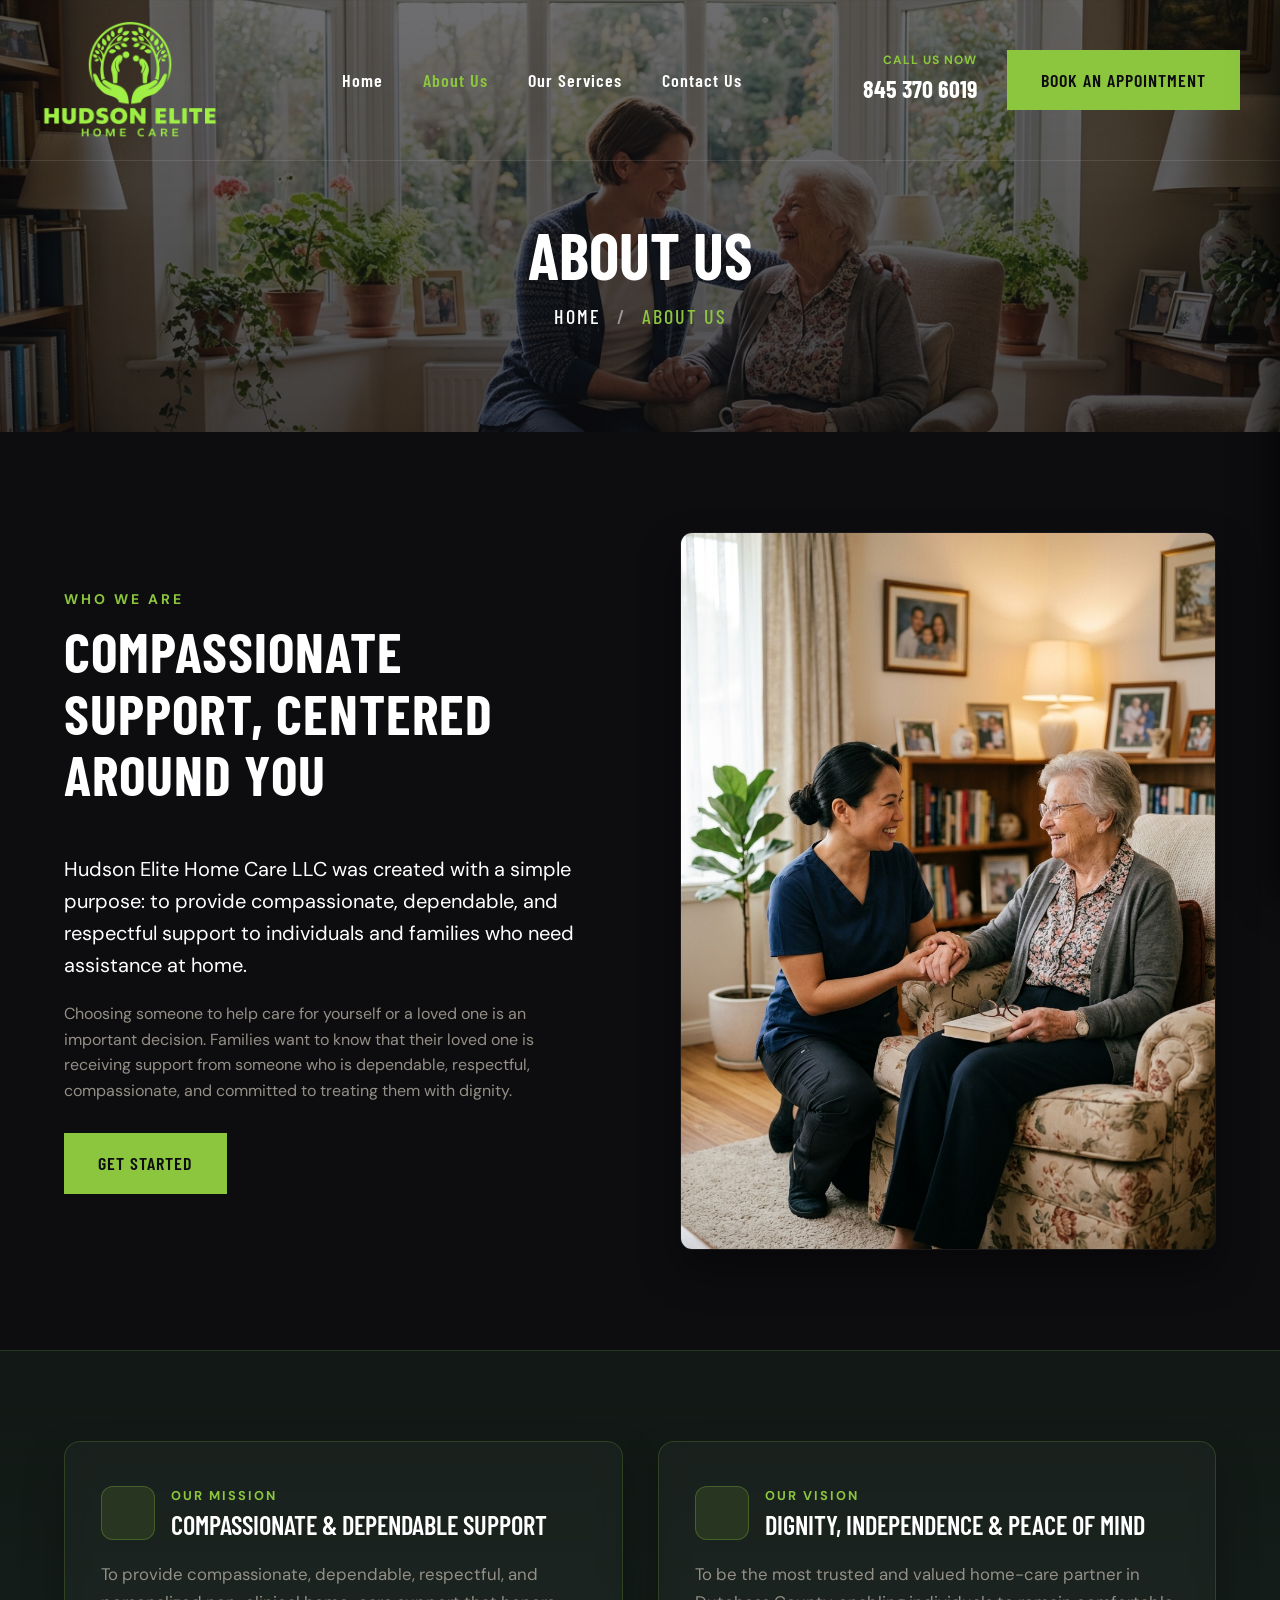
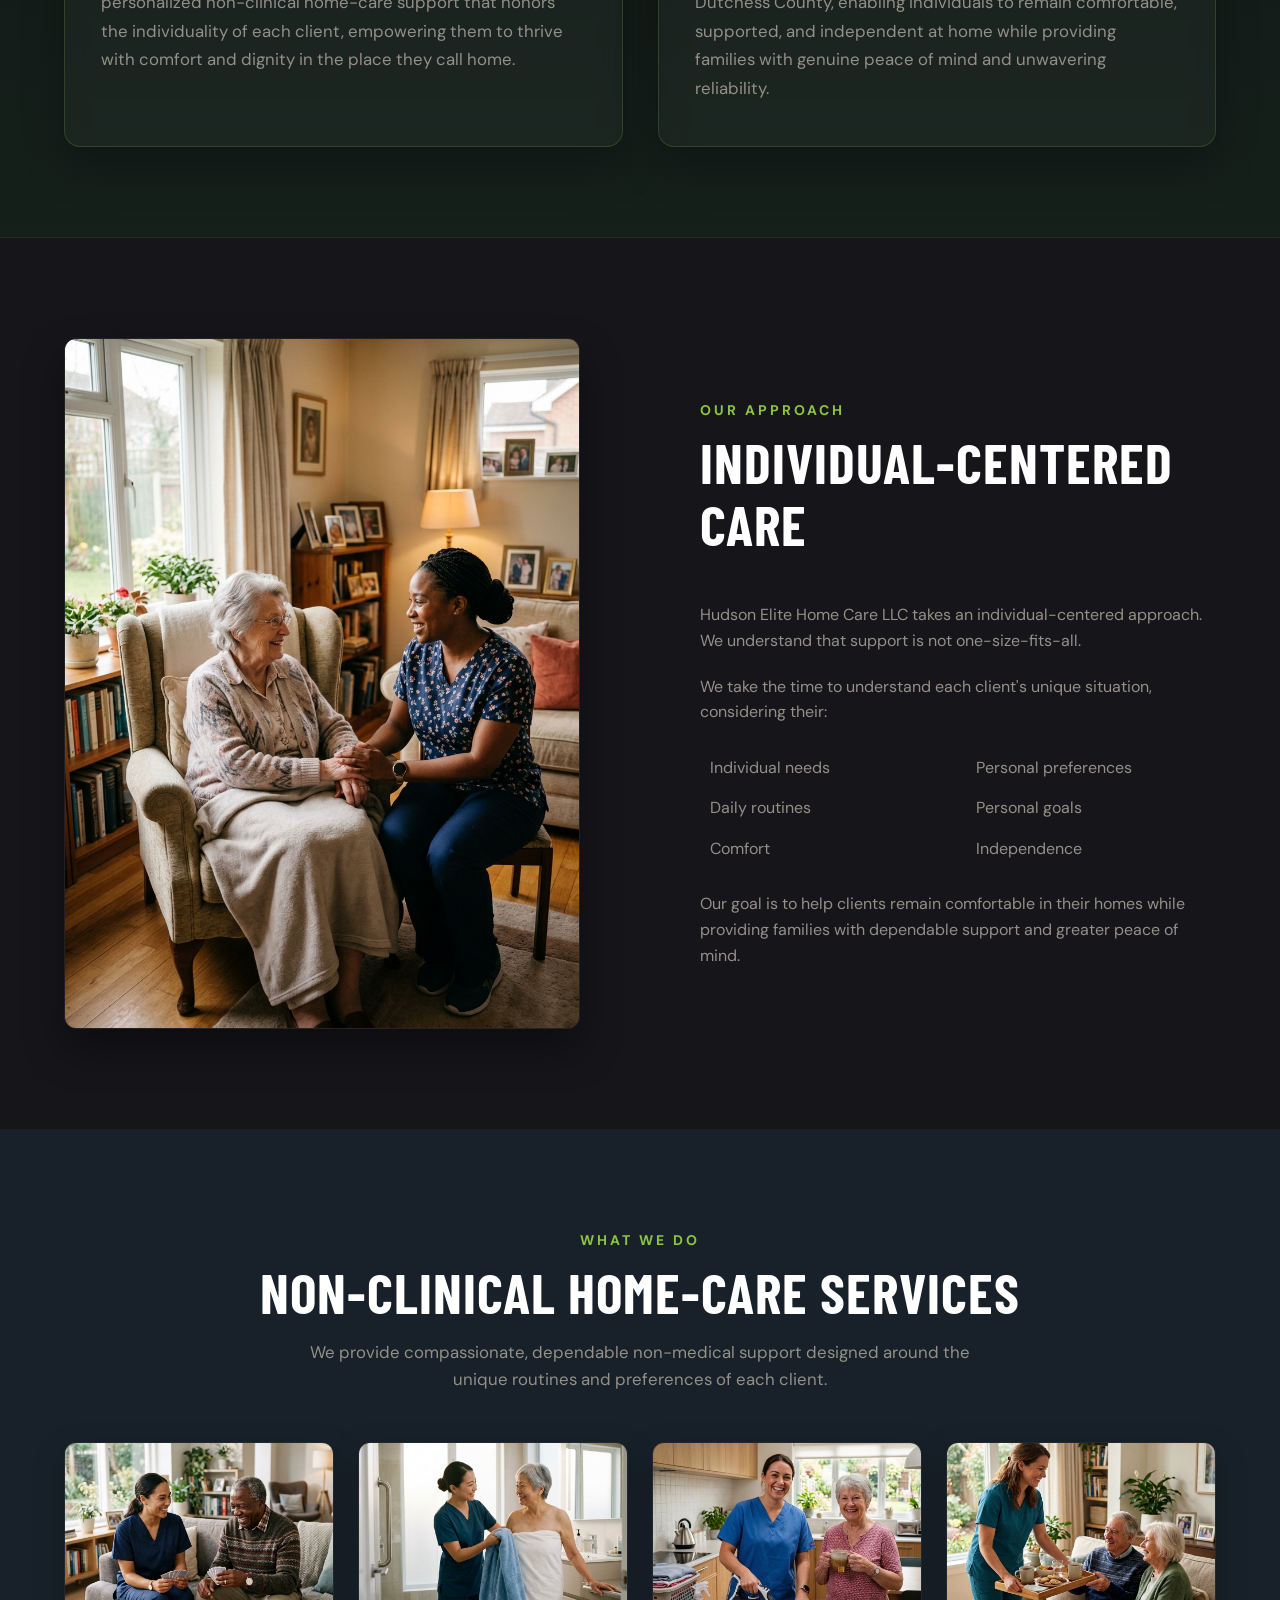
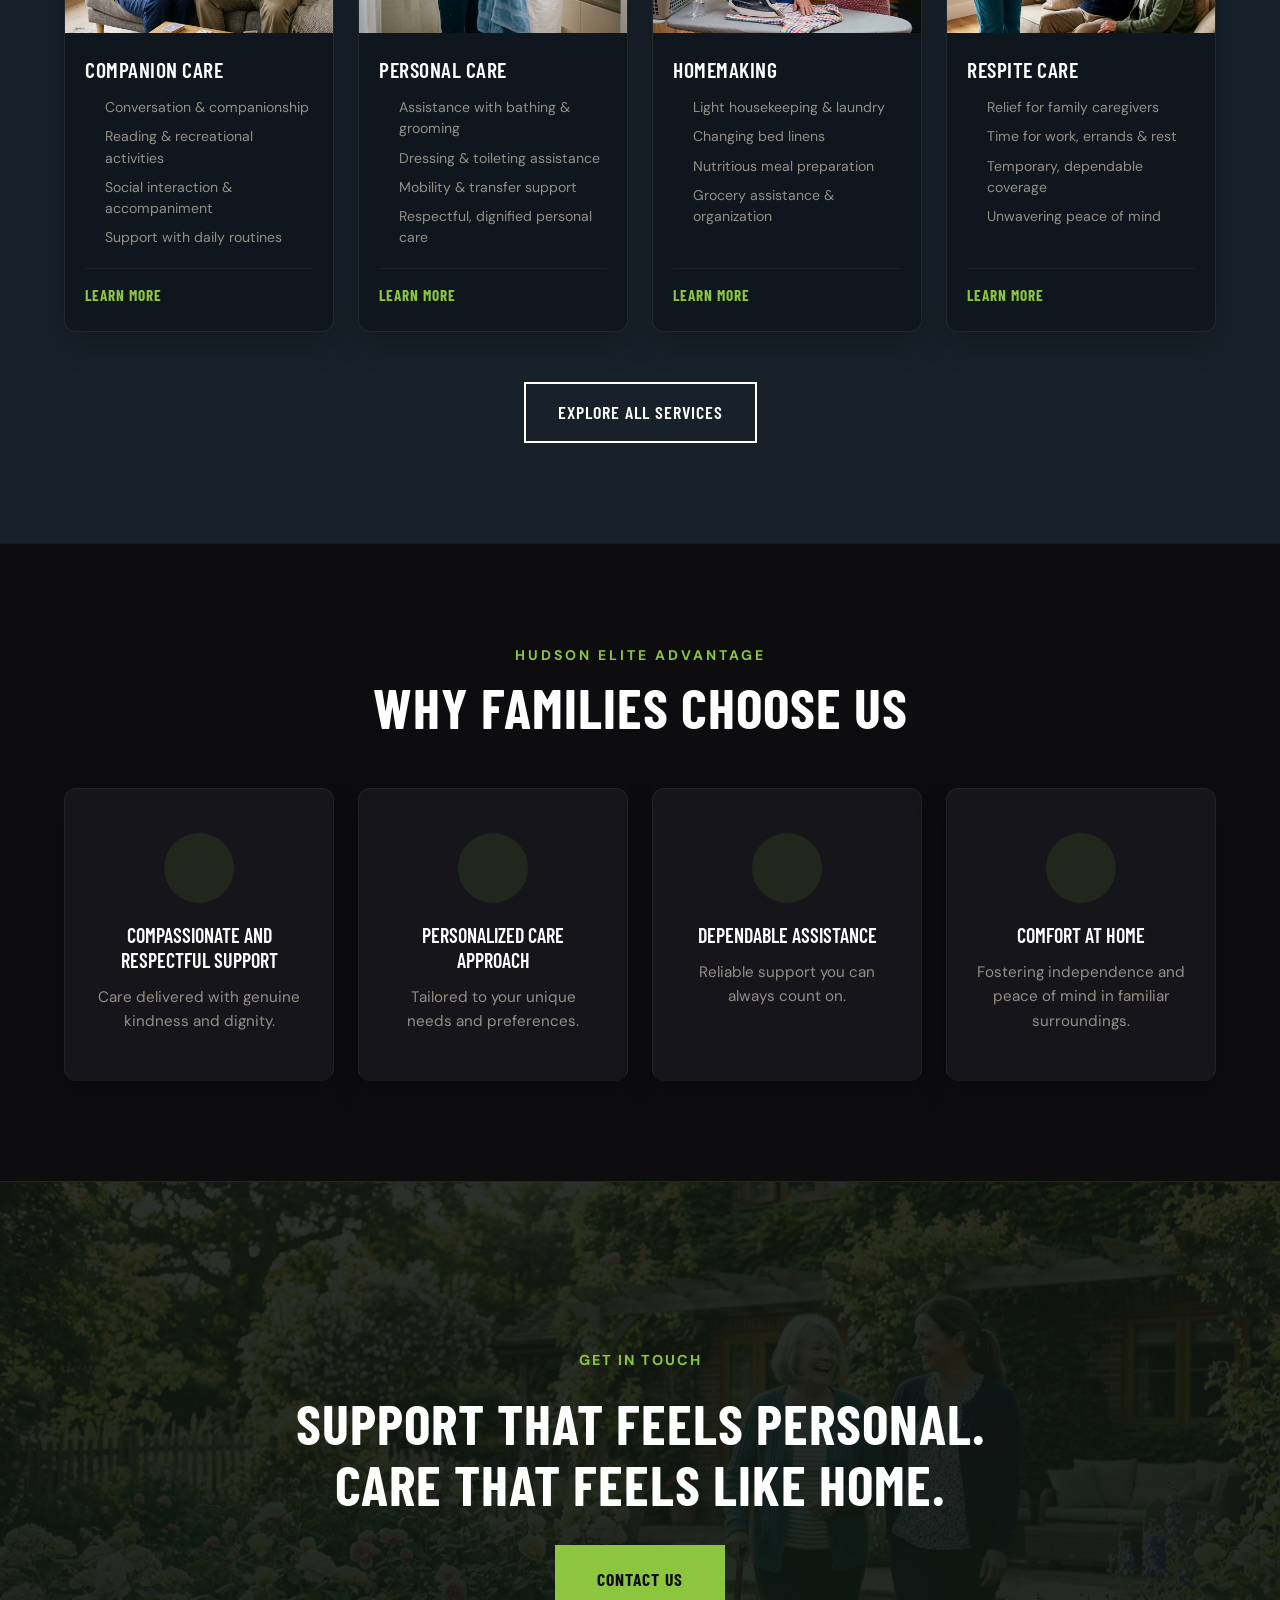
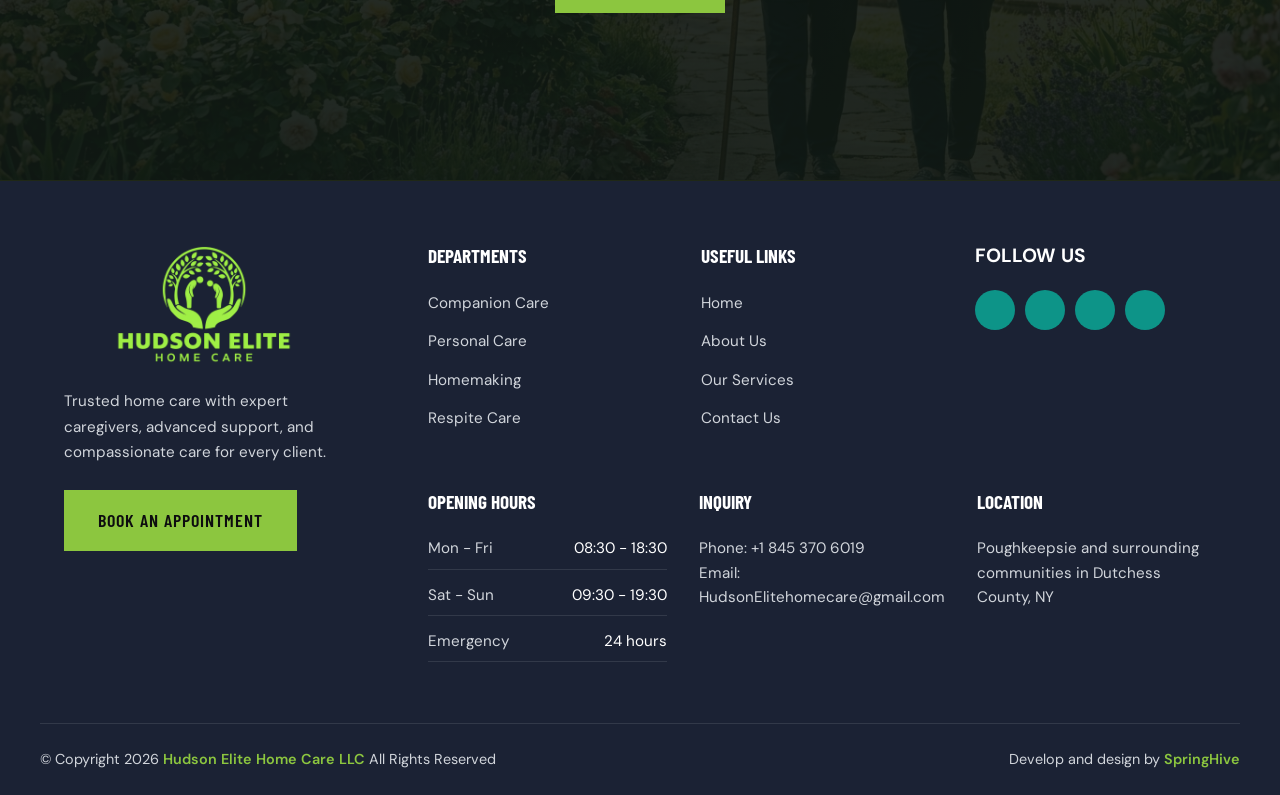
==== about.html @ f90129f2 "Complete website redesign, responsive header, single service pages, linking audit, background image " ====
<!DOCTYPE html>
<html lang="en" class="dark-theme">

<head>
    <meta charset="UTF-8">
    <meta name="viewport" content="width=device-width, initial-scale=1.0">
    <title>Hudson Elite Home Care LLC</title>
    <link rel="preconnect" href="https://fonts.googleapis.com">
    <link rel="preconnect" href="https://fonts.gstatic.com" crossorigin>
    <!-- Using Barlow Condensed for headings and DM Sans for body like DetailX -->
    <link
        href="https://fonts.googleapis.com/css2?family=Barlow+Condensed:wght@500;600;700&family=DM+Sans:wght@400;500;700&display=swap"
        rel="stylesheet">
    <link rel='stylesheet' href='https://cdn-uicons.flaticon.com/uicons-regular-rounded/css/uicons-regular-rounded.css'>
    <link rel='stylesheet' href='https://cdn-uicons.flaticon.com/uicons-brands/css/uicons-brands.css'>
    <link rel="stylesheet" href="styles.css">
</head>

<body>

    <!-- 1. HEADER (Dark Theme) -->
    <header class="site-header">
        <div class="header-inner">
            <div class="logo">
                <a href="index.html"><img src="images/EntireLogo.png" alt="Hudson Elite Home Care Logo" class="site-logo"></a>
            </div>

            <nav class="main-nav">
                <ul>
                    <li><a href="index.html">Home</a></li>
                    <li><a href="about.html" class="active-nav">About Us</a></li>
                    <li><a href="services.html">Our Services</a></li>
                    <li><a href="contact.html">Contact Us</a></li>
                </ul>
            </nav>

            <div class="header-action">
                <div class="phone-block">
                    <span class="phone-label">CALL US NOW</span>
                    <a href="tel:+18453706019" class="phone-number">845 370 6019</a>
                </div>
                <a href="contact.html" class="btn btn-accent">Book An Appointment</a>
                <button class="mobile-nav-toggle" id="mobileMenuToggle" aria-label="Toggle Navigation">
                    <i class="fi fi-rr-menu-burger"></i>
                </button>
            </div>
        </div>
    </header>

    <!-- MOBILE NAVIGATION OVERLAY -->
    <div class="mobile-menu-overlay" id="mobileMenu">
        <div class="mobile-menu-header">
            <a href="index.html"><img src="images/EntireLogo.png" alt="Hudson Elite Home Care Logo" class="mobile-menu-logo"></a>
            <button class="mobile-menu-close" id="mobileMenuClose" aria-label="Close Menu">
                <i class="fi fi-rr-cross"></i>
            </button>
        </div>
        <nav class="mobile-nav-links">
            <ul>
                <li><a href="index.html" class="mobile-link">Home</a></li>
                <li><a href="about.html" class="mobile-link active-nav">About Us</a></li>
                <li><a href="services.html" class="mobile-link">Our Services</a></li>
                <li><a href="contact.html" class="mobile-link">Contact Us</a></li>
            </ul>
        </nav>
        <div class="mobile-menu-footer">
            <a href="tel:+18453706019" class="btn btn-outline btn-full mb-10"><i class="fi fi-rr-phone-call"></i> Call 845 370 6019</a>
            <a href="contact.html" class="btn btn-accent btn-full">Book An Appointment</a>
        </div>
    </div>

    <!-- 01 — PAGE HERO -->
    <section class="page-hero" style="background-image: linear-gradient(rgba(13, 12, 15, 0.6), rgba(13, 12, 15, 0.72)), url('images/about-hero-new.jpg'); background-size: cover; background-position: center 25%; border-bottom: none;">
        <div class="container">
            <h1 style="color: #ffffff; font-size: 4rem; margin-bottom: 10px;">About Us</h1>
            <p class="subtitle" style="color: var(--color-accent); font-weight: 500; font-family: var(--font-heading); text-transform: uppercase; letter-spacing: 2px;">
                <a href="index.html" style="color: #ffffff; text-decoration: none; transition: color 0.3s;">Home</a> <span style="margin: 0 10px; color: rgba(255,255,255,0.5);">/</span> About Us
            </p>
        </div>
    </section>

    <!-- 02 — WHO WE ARE -->
    <section class="who-we-are-section" style="padding: 100px 0; background-color: var(--bg-main);">
        <div class="container about-container">
            <div class="about-content">
                <div class="section-heading">
                    <span class="subheading text-accent">WHO WE ARE</span>
                    <h2>COMPASSIONATE SUPPORT, CENTERED AROUND YOU</h2>
                </div>
                <p class="lead-text" style="margin-bottom: 20px;">Hudson Elite Home Care LLC was created with a simple purpose: to provide compassionate, dependable, and respectful support to individuals and families who need assistance at home.</p>
                <p style="margin-bottom: 20px;">Choosing someone to help care for yourself or a loved one is an important decision. Families want to know that their loved one is receiving support from someone who is dependable, respectful, compassionate, and committed to treating them with dignity.</p>
                <a href="contact.html" class="btn btn-accent" style="margin-top: 10px;">Get Started</a>
            </div>
            <div class="about-images" style="min-height: auto; width: 100%;">
                <div style="border-radius: 12px; overflow: hidden; border: 1px solid rgba(255,255,255,0.05); box-shadow: 0 20px 40px rgba(0,0,0,0.4); width: 100%;">
                    <img src="images/about-who-we-are.jpg" alt="Asian American caregiver with older client smiling" style="width: 100%; height: auto; display: block; object-fit: cover;">
                </div>
            </div>
        </div>
    </section>

    <!-- MISSION & VISION SECTION -->
    <section class="mission-vision-section" style="padding: 90px 0; background: linear-gradient(180deg, #111815 0%, #15201B 100%); border-top: 1px solid rgba(140, 198, 63, 0.15); border-bottom: 1px solid rgba(140, 198, 63, 0.15); position: relative;">
        <div class="container">
            <div style="display: grid; grid-template-columns: repeat(auto-fit, minmax(320px, 1fr)); gap: 35px;">
                
                <!-- Our Mission Block -->
                <div style="background: rgba(255, 255, 255, 0.03); border: 1px solid rgba(140, 198, 63, 0.2); border-radius: 16px; padding: 44px 36px; position: relative; backdrop-filter: blur(10px); box-shadow: 0 20px 40px rgba(0, 0, 0, 0.25);">
                    <div style="display: flex; align-items: center; gap: 16px; margin-bottom: 20px;">
                        <div style="width: 54px; height: 54px; border-radius: 12px; background: rgba(140, 198, 63, 0.12); border: 1px solid rgba(140, 198, 63, 0.3); display: flex; align-items: center; justify-content: center; flex-shrink: 0;">
                            <i class="fi fi-rr-heart text-accent" style="font-size: 1.6rem; line-height: 1;"></i>
                        </div>
                        <div>
                            <span class="subheading text-accent" style="margin-bottom: 4px; font-size: 0.8rem; letter-spacing: 2px;">OUR MISSION</span>
                            <h3 style="font-size: 1.65rem; margin-bottom: 0; color: #ffffff;">Compassionate & Dependable Support</h3>
                        </div>
                    </div>
                    <p style="color: var(--text-muted); font-size: 1.05rem; line-height: 1.7; margin: 0;">
                        To provide compassionate, dependable, respectful, and personalized non-clinical home-care support that honors the individuality of each client, empowering them to thrive with comfort and dignity in the place they call home.
                    </p>
                </div>

                <!-- Our Vision Block -->
                <div style="background: rgba(255, 255, 255, 0.03); border: 1px solid rgba(140, 198, 63, 0.2); border-radius: 16px; padding: 44px 36px; position: relative; backdrop-filter: blur(10px); box-shadow: 0 20px 40px rgba(0, 0, 0, 0.25);">
                    <div style="display: flex; align-items: center; gap: 16px; margin-bottom: 20px;">
                        <div style="width: 54px; height: 54px; border-radius: 12px; background: rgba(140, 198, 63, 0.12); border: 1px solid rgba(140, 198, 63, 0.3); display: flex; align-items: center; justify-content: center; flex-shrink: 0;">
                            <i class="fi fi-rr-eye text-accent" style="font-size: 1.6rem; line-height: 1;"></i>
                        </div>
                        <div>
                            <span class="subheading text-accent" style="margin-bottom: 4px; font-size: 0.8rem; letter-spacing: 2px;">OUR VISION</span>
                            <h3 style="font-size: 1.65rem; margin-bottom: 0; color: #ffffff;">Dignity, Independence & Peace of Mind</h3>
                        </div>
                    </div>
                    <p style="color: var(--text-muted); font-size: 1.05rem; line-height: 1.7; margin: 0;">
                        To be the most trusted and valued home-care partner in Dutchess County, enabling individuals to remain comfortable, supported, and independent at home while providing families with genuine peace of mind and unwavering reliability.
                    </p>
                </div>

            </div>
        </div>
    </section>

    <!-- 03 — OUR APPROACH -->
    <section class="our-approach-section" style="padding: 100px 0; background-color: var(--bg-secondary);">
        <div class="container about-container" style="flex-direction: row-reverse;">
            <div class="about-content" style="padding-left: 40px;">
                <div class="section-heading">
                    <span class="subheading text-accent">OUR APPROACH</span>
                    <h2>INDIVIDUAL-CENTERED CARE</h2>
                </div>
                <p style="margin-bottom: 20px;">Hudson Elite Home Care LLC takes an individual-centered approach. We understand that support is not one-size-fits-all.</p>
                <p style="margin-bottom: 30px;">We take the time to understand each client's unique situation, considering their:</p>
                
                <ul style="list-style: none; padding: 0; margin-bottom: 30px; display: grid; grid-template-columns: 1fr 1fr; gap: 15px;">
                    <li style="display: flex; align-items: center; gap: 10px;"><i class="fi fi-rr-check-circle text-accent"></i> Individual needs</li>
                    <li style="display: flex; align-items: center; gap: 10px;"><i class="fi fi-rr-check-circle text-accent"></i> Personal preferences</li>
                    <li style="display: flex; align-items: center; gap: 10px;"><i class="fi fi-rr-check-circle text-accent"></i> Daily routines</li>
                    <li style="display: flex; align-items: center; gap: 10px;"><i class="fi fi-rr-check-circle text-accent"></i> Personal goals</li>
                    <li style="display: flex; align-items: center; gap: 10px;"><i class="fi fi-rr-check-circle text-accent"></i> Comfort</li>
                    <li style="display: flex; align-items: center; gap: 10px;"><i class="fi fi-rr-check-circle text-accent"></i> Independence</li>
                </ul>
                <p>Our goal is to help clients remain comfortable in their homes while providing families with dependable support and greater peace of mind.</p>
            </div>
            <div class="about-images" style="min-height: auto; width: 100%;">
                <div style="border-radius: 12px; overflow: hidden; border: 1px solid rgba(255,255,255,0.05); box-shadow: 0 20px 40px rgba(0,0,0,0.4); width: 100%;">
                    <img src="images/about-our-approach.jpg" alt="African American caregiver assisting a client in a warm home" style="width: 100%; height: auto; display: block; object-fit: cover;">
                </div>
            </div>
        </div>
    </section>



    <!-- 05 — WHAT WE DO -->
    <section class="what-we-do-section" style="padding: 100px 0; background-color: #18212a;">
        <div class="container">
            <div class="section-heading text-center" style="margin-bottom: 50px;">
                <span class="subheading text-accent">WHAT WE DO</span>
                <h2>NON-CLINICAL HOME-CARE SERVICES</h2>
                <p style="max-width: 700px; margin: 15px auto 0; color: var(--text-muted); font-size: 1.05rem;">We provide compassionate, dependable non-medical support designed around the unique routines and preferences of each client.</p>
            </div>
            
            <div class="services-row-grid">
                <!-- Companion Care -->
                <div class="service-card-modern">
                    <a href="companion-care.html" class="service-card-img-wrap" style="display: block;">
                        <img src="images/companion-care-cards.jpg" alt="Companion Care">
                    </a>
                    <div class="service-card-body">
                        <div>
                            <h4 class="service-card-title"><a href="companion-care.html" style="color: inherit; text-decoration: none;">COMPANION CARE</a></h4>
                            <ul class="service-card-list">
                                <li><i class="fi fi-rr-check"></i> Conversation & companionship</li>
                                <li><i class="fi fi-rr-check"></i> Reading & recreational activities</li>
                                <li><i class="fi fi-rr-check"></i> Social interaction & accompaniment</li>
                                <li><i class="fi fi-rr-check"></i> Support with daily routines</li>
                            </ul>
                        </div>
                        <a href="companion-care.html" class="service-card-link">Learn More <i class="fi fi-rr-arrow-right"></i></a>
                    </div>
                </div>
                
                <!-- Personal Care -->
                <div class="service-card-modern">
                    <a href="personal-care.html" class="service-card-img-wrap" style="display: block;">
                        <img src="images/personal-care-towel.jpg" alt="Personal Care Assistance">
                    </a>
                    <div class="service-card-body">
                        <div>
                            <h4 class="service-card-title"><a href="personal-care.html" style="color: inherit; text-decoration: none;">PERSONAL CARE</a></h4>
                            <ul class="service-card-list">
                                <li><i class="fi fi-rr-check"></i> Assistance with bathing & grooming</li>
                                <li><i class="fi fi-rr-check"></i> Dressing & toileting assistance</li>
                                <li><i class="fi fi-rr-check"></i> Mobility & transfer support</li>
                                <li><i class="fi fi-rr-check"></i> Respectful, dignified personal care</li>
                            </ul>
                        </div>
                        <a href="personal-care.html" class="service-card-link">Learn More <i class="fi fi-rr-arrow-right"></i></a>
                    </div>
                </div>

                <!-- Homemaking -->
                <div class="service-card-modern">
                    <a href="homemaking.html" class="service-card-img-wrap" style="display: block;">
                        <img src="images/homemaking-ironing.jpg" alt="Homemaking Services">
                    </a>
                    <div class="service-card-body">
                        <div>
                            <h4 class="service-card-title"><a href="homemaking.html" style="color: inherit; text-decoration: none;">HOMEMAKING</a></h4>
                            <ul class="service-card-list">
                                <li><i class="fi fi-rr-check"></i> Light housekeeping & laundry</li>
                                <li><i class="fi fi-rr-check"></i> Changing bed linens</li>
                                <li><i class="fi fi-rr-check"></i> Nutritious meal preparation</li>
                                <li><i class="fi fi-rr-check"></i> Grocery assistance & organization</li>
                            </ul>
                        </div>
                        <a href="homemaking.html" class="service-card-link">Learn More <i class="fi fi-rr-arrow-right"></i></a>
                    </div>
                </div>

                <!-- Respite Care -->
                <div class="service-card-modern">
                    <a href="respite-care.html" class="service-card-img-wrap" style="display: block;">
                        <img src="images/respite-care-serving.jpg" alt="Respite Care">
                    </a>
                    <div class="service-card-body">
                        <div>
                            <h4 class="service-card-title"><a href="respite-care.html" style="color: inherit; text-decoration: none;">RESPITE CARE</a></h4>
                            <ul class="service-card-list">
                                <li><i class="fi fi-rr-check"></i> Relief for family caregivers</li>
                                <li><i class="fi fi-rr-check"></i> Time for work, errands & rest</li>
                                <li><i class="fi fi-rr-check"></i> Temporary, dependable coverage</li>
                                <li><i class="fi fi-rr-check"></i> Unwavering peace of mind</li>
                            </ul>
                        </div>
                        <a href="respite-care.html" class="service-card-link">Learn More <i class="fi fi-rr-arrow-right"></i></a>
                    </div>
                </div>
            </div>
            
            <div style="text-align: center; margin-top: 50px;">
                <a href="services.html" class="btn btn-outline">Explore All Services</a>
            </div>
        </div>
    </section>

    <!-- 06 — WHY CHOOSE US -->
    <section class="why-choose-section" style="padding: 100px 0; background-color: var(--bg-main); border-top: 1px solid rgba(255,255,255,0.05);">
        <div class="container">
            <div class="section-heading text-center" style="margin-bottom: 50px;">
                <span class="subheading text-accent">HUDSON ELITE ADVANTAGE</span>
                <h2>WHY FAMILIES CHOOSE US</h2>
            </div>
            
            <div class="why-choose-grid-4">
                <div class="why-choose-card">
                    <div class="why-choose-icon">
                        <i class="fi fi-rr-heart"></i>
                    </div>
                    <h4>COMPASSIONATE AND RESPECTFUL SUPPORT</h4>
                    <p>Care delivered with genuine kindness and dignity.</p>
                </div>
                <div class="why-choose-card">
                    <div class="why-choose-icon">
                        <i class="fi fi-rr-user-add"></i>
                    </div>
                    <h4>PERSONALIZED CARE APPROACH</h4>
                    <p>Tailored to your unique needs and preferences.</p>
                </div>
                <div class="why-choose-card">
                    <div class="why-choose-icon">
                        <i class="fi fi-rr-shield-check"></i>
                    </div>
                    <h4>DEPENDABLE ASSISTANCE</h4>
                    <p>Reliable support you can always count on.</p>
                </div>
                <div class="why-choose-card">
                    <div class="why-choose-icon">
                        <i class="fi fi-rr-home"></i>
                    </div>
                    <h4>COMFORT AT HOME</h4>
                    <p>Fostering independence and peace of mind in familiar surroundings.</p>
                </div>
            </div>
        </div>
    </section>



    <!-- 08 — FINAL CALL TO ACTION -->
    <section class="split-cta-section" style="grid-template-columns: 1fr; border-top: 1px solid rgba(140, 198, 63, 0.15); border-bottom: 1px solid rgba(140, 198, 63, 0.15);">
        <div class="split-cta-block" style="background-image: linear-gradient(rgba(17, 24, 21, 0.8), rgba(21, 32, 27, 0.88)), url('images/about-cta-bg.jpg'); background-size: cover; background-position: center 35%; padding: 130px 20px; text-align: center; display: flex; flex-direction: column; align-items: center; justify-content: center;">
            <div class="split-cta-content" style="max-width: 800px;">
                <span class="subheading text-accent" style="font-weight: 700; letter-spacing: 2px; text-transform: uppercase;">GET IN TOUCH</span>
                <h2 style="font-size: 3.5rem; margin: 20px 0 30px; line-height: 1.1; color: #ffffff;">Support That Feels Personal.<br>Care That Feels Like Home.</h2>
                <a href="contact.html" class="btn btn-accent btn-large" style="padding: 18px 40px; font-size: 1.1rem; font-weight: 700;">Contact Us</a>
            </div>
        </div>
    </section>

    <!-- 7. FOOTER -->
    <footer class="site-footer-new">
        <div class="container footer-main-wrapper">
            <div class="footer-left-col">
                <div class="logo">
                    <a href="index.html"><img src="images/EntireLogo.png" alt="Hudson Elite Home Care Logo" class="site-logo"
                        style="width: 280px; max-width: 100%;"></a>
                </div>
                <p class="footer-desc">Trusted home care with expert caregivers, advanced support, and compassionate
                    care for every client.</p>
                <div style="margin-top: 20px;">
                    <a href="contact.html" class="btn btn-accent">Book An Appointment</a>
                </div>
            </div>

            <div class="footer-right-col">
                <!-- Row 1 -->
                <div class="footer-grid-top">
                    <div class="footer-widget">
                        <h4>Departments</h4>
                        <ul>
                            <li><a href="companion-care.html">Companion Care</a></li>
                            <li><a href="personal-care.html">Personal Care</a></li>
                            <li><a href="homemaking.html">Homemaking</a></li>
                            <li><a href="respite-care.html">Respite Care</a></li>
                        </ul>
                    </div>
                    <div class="footer-widget">
                        <h4>Useful Links</h4>
                        <ul>
                            <li><a href="index.html">Home</a></li>
                            <li><a href="about.html">About Us</a></li>
                            <li><a href="services.html">Our Services</a></li>
                            <li><a href="contact.html">Contact Us</a></li>
                        </ul>
                    </div>
                    <div class="footer-widget footer-social-section">
                        <h4>Follow us</h4>
                        <div class="footer-socials">
                            <a href="#"><i class="fi fi-brands-facebook"></i></a>
                            <a href="#"><i class="fi fi-brands-twitter"></i></a>
                            <a href="#"><i class="fi fi-brands-instagram"></i></a>
                            <a href="#"><i class="fi fi-brands-linkedin"></i></a>
                        </div>
                    </div>
                </div>

                <!-- Row 2 -->
                <div class="footer-grid-bottom">
                    <div class="footer-widget">
                        <h4>Opening Hours</h4>
                        <ul class="hours-list">
                            <li>Mon - Fri <span>08:30 - 18:30</span></li>
                            <li>Sat - Sun <span>09:30 - 19:30</span></li>
                            <li>Emergency <span>24 hours</span></li>
                        </ul>
                    </div>
                    <div class="footer-widget">
                        <h4>Inquiry</h4>
                        <p>Phone: <a href="tel:+18453706019" style="color: inherit;">+1 845 370 6019</a></p>
                        <p>Email: <a href="mailto:HudsonElitehomecare@gmail.com" style="color: inherit;">HudsonElitehomecare@gmail.com</a></p>
                    </div>
                    <div class="footer-widget">
                        <h4>Location</h4>
                        <p>Poughkeepsie and surrounding communities in Dutchess County, NY</p>
                    </div>
                </div>
            </div>
        </div>

        <div class="footer-bottom-bar container">
            <div class="copyright">
                &copy; Copyright 2026 <span class="text-accent">Hudson Elite Home Care LLC</span> All Rights Reserved
            </div>
            <div class="developer">
                Develop and design by <a href="https://springhive.co/" target="_blank"
                    class="text-accent">SpringHive</a>
            </div>
        </div>
    </footer>

    <script src="script.js"></script>
</body>

</html>
---- styles.css ----
/* 
  Hudson Elite Home Care LLC - Dark Theme
  Inspired by DetailX Car Detailing Theme
*/

:root {
    /* DetailX-inspired Dark Theme Colors */
    --bg-main: #0D0C0F;       /* Very Dark Grey/Black */
    --bg-secondary: #16151A;  /* Slightly lighter dark grey */
    --bg-tertiary: #232225;   /* Lighter grey for cards */
    
    --color-accent: #8CC63F;  /* Hudson Elite Green */
    --color-accent-hover: #7AB52E;
    
    --text-main: #FFFFFF;
    --text-muted: #949087;    /* Warm grey text from DetailX */
    --text-dark: #18171A;
    
    /* Typography */
    --font-heading: 'Barlow Condensed', sans-serif;
    --font-body: 'DM Sans', sans-serif;
    
    --transition: all 0.3s ease;
}

* { margin: 0; padding: 0; box-sizing: border-box; }

html {
    scroll-behavior: smooth;
}

body {
    background-color: var(--bg-main);
    color: var(--text-muted);
    font-family: var(--font-body);
    line-height: 1.6;
    overflow-x: hidden;
}

h1, h2, h3, h4, h5, h6 {
    font-family: var(--font-heading);
    color: var(--text-main);
    text-transform: uppercase;
    line-height: 1.1;
    margin-bottom: 1rem;
}

a {
    text-decoration: none;
    color: var(--text-main);
    transition: var(--transition);
}

img, video { max-width: 100%; height: auto; }
ul { list-style: none; }

.container {
    max-width: 1200px;
    margin: 0 auto;
    padding: 0 24px;
}

.text-center { text-align: center; }
.text-accent { color: var(--color-accent) !important; }

/* Typography Scale */
h2 { font-size: 3.5rem; font-weight: 700; letter-spacing: 1px; }
h3 { font-size: 2rem; font-weight: 600; }
h4 { font-size: 1.5rem; font-weight: 600; }

.subheading {
    display: block;
    font-family: var(--font-body);
    font-size: 0.875rem;
    font-weight: 700;
    letter-spacing: 3px;
    text-transform: uppercase;
    margin-bottom: 10px;
}

.section-heading {
    margin-bottom: 3rem;
}

/* Buttons */
.btn {
    display: inline-block;
    padding: 14px 32px;
    font-family: var(--font-heading);
    font-size: 1.125rem;
    font-weight: 600;
    letter-spacing: 1px;
    text-transform: uppercase;
    cursor: pointer;
    transition: var(--transition);
    border: 2px solid transparent;
}

.btn-accent {
    background-color: var(--color-accent);
    color: var(--bg-main);
}
.btn-accent:hover {
    background-color: var(--color-accent-hover);
    color: var(--bg-main);
}

.btn-outline {
    background-color: transparent;
    border-color: var(--text-main);
    color: var(--text-main);
}
.btn-outline:hover {
    background-color: var(--text-main);
    color: var(--bg-main);
}

.btn-large { padding: 18px 40px; font-size: 1.25rem; }
.btn-full { width: 100%; text-align: center; }


/* 1. HEADER */
.site-header {
    position: absolute;
    top: 0; left: 0; width: 100%;
    z-index: 100;
    padding: 20px 0;
    background: transparent;
    border-bottom: 1px solid rgba(255,255,255,0.1);
}

.header-inner {
    max-width: 1400px;
    margin: 0 auto;
    padding: 0 40px;
    display: flex;
    justify-content: space-between;
    align-items: center;
}

.logo {
    display: flex;
    align-items: center;
    gap: 12px;
}
.logo i { font-size: 2.5rem; }
.logo-title {
    display: block;
    font-family: var(--font-heading);
    font-size: 1.75rem;
    font-weight: 700;
    color: var(--text-main);
    line-height: 1;
}
.logo-subtitle {
    display: block;
    font-size: 0.75rem;
    font-weight: 700;
    letter-spacing: 2px;
}

.main-nav ul { display: flex; gap: 40px; }
.main-nav a {
    font-family: var(--font-heading);
    font-size: 1.125rem;
    font-weight: 600;
    letter-spacing: 1px;
}
.main-nav a:hover { color: var(--color-accent); }

.header-action {
    display: flex;
    align-items: center;
    gap: 30px;
}

.phone-block { text-align: right; }
.phone-label {
    display: block;
    font-size: 0.75rem;
    font-weight: 700;
    color: var(--color-accent);
    letter-spacing: 1px;
}
.phone-number {
    font-family: var(--font-heading);
    font-size: 1.5rem;
    font-weight: 700;
}

/* 2. HERO SECTION */
.hero-section {
    position: relative;
    height: 100vh;
    min-height: 800px;
    display: flex;
    align-items: center;
    justify-content: center;
    overflow: hidden;
}

.hero-bg {
    position: absolute;
    top: 0; left: 0; width: 100%; height: 100%;
    z-index: -2;
}

.hero-video {
    width: 100%; height: 100%;
    object-fit: cover;
}

.hero-overlay {
    position: absolute;
    top: 0; left: 0; width: 100%; height: 100%;
    background: rgba(13, 12, 15, 0.75); /* Dark overlay */
}

/* Marquee Animation */
.marquee-bg {
    position: absolute;
    z-index: -1;
    white-space: nowrap;
    opacity: 0.05;
    font-family: var(--font-heading);
    font-size: 15rem;
    font-weight: 700;
    color: var(--text-main);
    line-height: 1;
    pointer-events: none;
}
.marquee-bg.opacity-low { opacity: 0.03; }

.marquee-left {
    top: 50%;
    transform: translateY(-50%);
    animation: scrollLeft 40s linear infinite;
}

.marquee-right {
    top: 10%;
    animation: scrollRight 40s linear infinite;
}

@keyframes scrollLeft {
    0% { transform: translate(0, -50%); }
    100% { transform: translate(-50%, -50%); }
}

@keyframes scrollRight {
    0% { transform: translate(-50%, 0); }
    100% { transform: translate(0, 0); }
}


.hero-content {
    position: relative;
    z-index: 1;
    max-width: 1100px;
    margin-top: 80px;
}

.hero-subtitle-block {
    display: flex;
    align-items: center;
    justify-content: center;
    gap: 20px;
    margin-bottom: 30px;
}

.hero-subtitle-block .line {
    height: 2px;
    width: 60px;
    background-color: var(--color-accent);
}

.hero-badge {
    font-family: var(--font-body);
    font-size: 1rem;
    font-weight: 700;
    letter-spacing: 3px;
    color: var(--text-main);
}

.hero-title {
    font-size: 6rem;
    line-height: 0.95;
    margin-bottom: 30px;
}

.hero-desc {
    font-size: 1.25rem;
    max-width: 600px;
    margin: 0 auto 40px;
    color: rgba(255,255,255,0.8);
}

.hero-btns {
    display: flex;
    justify-content: center;
    gap: 20px;
}

/* 3. SERVICES (Edge-to-Edge) */
.services-grid-section {
    display: grid;
    grid-template-columns: repeat(4, 1fr);
    width: 100%;
}

.service-box {
    position: relative;
    height: 600px;
    background-size: cover;
    background-position: center;
    display: flex;
    flex-direction: column;
    justify-content: flex-end;
    padding: 40px;
    overflow: hidden;
    border-right: 1px solid rgba(255,255,255,0.05);
}

.service-box:last-child { border-right: none; }

.service-box-overlay {
    position: absolute;
    top: 0; left: 0; width: 100%; height: 100%;
    background: linear-gradient(to top, rgba(13,12,15,0.95) 0%, rgba(13,12,15,0.3) 50%, rgba(0,0,0,0) 100%);
    transition: var(--transition);
}

.service-box:hover .service-box-overlay {
    background: linear-gradient(to top, rgba(140,198,63,0.95) 0%, rgba(13,12,15,0.7) 60%, rgba(13,12,15,0.3) 100%);
}

.service-box-content {
    position: relative;
    z-index: 1;
    transform: translateY(15px);
    transition: var(--transition);
}

.service-box:hover .service-box-content {
    transform: translateY(0);
}

.service-title {
    font-size: 2rem;
    margin-bottom: 10px;
}

.service-desc {
    color: rgba(255,255,255,0.7);
    font-size: 1.125rem;
}

.service-icon-corner {
    position: absolute;
    top: 30px; right: 30px;
    width: 50px; height: 50px;
    background: rgba(255,255,255,0.1);
    backdrop-filter: blur(5px);
    border-radius: 50%;
    display: flex;
    justify-content: center;
    align-items: center;
    color: var(--text-main);
    transform: scale(0);
    transition: var(--transition);
}

.service-box:hover .service-icon-corner {
    transform: scale(1);
    background: var(--text-main);
    color: var(--bg-main);
}

/* 4. ABOUT SECTION */
.about-section {
    position: relative;
    padding: 120px 0;
    background-color: var(--bg-main);
    overflow: hidden;
}

.about-container {
    display: flex;
    align-items: center;
    gap: 80px;
}

.about-images {
    flex: 1;
    position: relative;
    min-height: 700px;
}

.img-main {
    position: absolute;
    top: 0;
    right: 0;
    bottom: 0;
    width: calc(50vw - 40px); /* Extends exactly to the left edge of the screen */
}

.img-main img {
    width: 100%;
    height: 100%;
    object-fit: cover;
    border-radius: 0 4px 4px 0;
}

.badge-box {
    position: absolute;
    bottom: -30px;
    right: -30px;
    background: var(--bg-tertiary);
    padding: 40px;
    border-radius: 4px;
    text-align: center;
    border-left: 4px solid var(--color-accent);
}

.badge-box i {
    font-size: 3rem;
    color: var(--color-accent);
    margin-bottom: 15px;
}

.badge-box h4 {
    font-size: 2.5rem;
    margin-bottom: 5px;
    line-height: 1;
}

.badge-box p {
    font-family: var(--font-heading);
    font-weight: 700;
    letter-spacing: 2px;
    margin: 0;
}

.about-content { flex: 1; }

.lead-text {
    font-size: 1.25rem;
    color: var(--text-main);
    margin-bottom: 20px;
}

.mission-vision {
    margin-top: 40px;
    display: flex;
    flex-direction: column;
    gap: 30px;
}

.mv-block {
    display: flex;
    gap: 20px;
    background: var(--bg-secondary);
    padding: 30px;
    border-radius: 4px;
}

.mv-block i { font-size: 2.5rem; }

.mv-block h4 { margin-bottom: 10px; }


/* 5. WHY CHOOSE US */
.why-choose-section {
    padding: 120px 0;
    background-color: var(--bg-secondary);
}

.features-grid-dark {
    display: grid;
    grid-template-columns: repeat(3, 1fr);
    gap: 30px;
}

.feature-card-dark {
    background-color: var(--bg-tertiary);
    padding: 50px 40px;
    border-radius: 4px;
    text-align: center;
    transition: var(--transition);
    border-bottom: 3px solid transparent;
}

.feature-card-dark:hover {
    transform: translateY(-10px);
    border-bottom-color: var(--color-accent);
}

.feature-icon {
    width: 80px; height: 80px;
    margin: 0 auto 24px;
    background: rgba(140, 198, 63, 0.1);
    color: var(--color-accent);
    border-radius: 50%;
    display: flex;
    justify-content: center;
    align-items: center;
    font-size: 2rem;
    transition: var(--transition);
}

.feature-card-dark:hover .feature-icon {
    background: var(--color-accent);
    color: var(--bg-main);
}

/* 6. CONTACT */
.contact-section {
    padding: 120px 0;
    position: relative;
    background-image: url('https://images.unsplash.com/photo-1516302752625-fcc3c50ae61f?ixlib=rb-4.0.3&auto=format&fit=crop&w=1920&q=80');
    background-size: cover;
    background-attachment: fixed;
}

.contact-bg-overlay {
    position: absolute;
    top: 0; left: 0; width: 100%; height: 100%;
    background: rgba(13, 12, 15, 0.9);
}

.contact-container {
    position: relative;
    z-index: 1;
    display: grid;
    grid-template-columns: 1fr 1fr;
    gap: 80px;
    align-items: center;
}

.contact-list { margin-top: 40px; }
.contact-list li {
    display: flex;
    align-items: center;
    gap: 20px;
    margin-bottom: 30px;
}
.contact-list li i {
    width: 60px; height: 60px;
    background: rgba(255,255,255,0.05);
    border-radius: 50%;
    display: flex;
    justify-content: center;
    align-items: center;
    font-size: 1.5rem;
}
.contact-list li strong {
    display: block;
    font-family: var(--font-heading);
    font-size: 1.25rem;
    letter-spacing: 1px;
    color: var(--text-main);
}

.contact-form-block {
    background: var(--bg-tertiary);
    padding: 50px;
    border-radius: 4px;
}

.dark-form .form-row {
    display: grid;
    grid-template-columns: 1fr 1fr;
    gap: 20px;
}

.dark-form input, .dark-form select, .dark-form textarea {
    width: 100%;
    background: var(--bg-main);
    border: 1px solid rgba(255,255,255,0.1);
    color: var(--text-main);
    padding: 16px 20px;
    margin-bottom: 20px;
    font-family: var(--font-body);
    border-radius: 4px;
    outline: none;
    transition: var(--transition);
}

.dark-form input:focus, .dark-form select:focus, .dark-form textarea:focus {
    border-color: var(--color-accent);
}

/* 7. FOOTER */
.site-footer {
    background-color: #08080a;
    padding-top: 80px;
}

.footer-grid {
    display: grid;
    grid-template-columns: 2fr 1fr 1fr;
    gap: 60px;
    margin-bottom: 60px;
}

.footer-brand p {
    margin-top: 20px;
    max-width: 350px;
}

.site-footer h4 {
    margin-bottom: 24px;
    font-size: 1.5rem;
}

.site-footer ul li { margin-bottom: 15px; }
.site-footer ul a:hover { color: var(--color-accent); padding-left: 5px; }

.footer-bottom {
    background: #050506;
    padding: 24px 0;
    font-size: 0.875rem;
}

/* RESPONSIVE */
@media (max-width: 1024px) {
    .hero-title { font-size: 4rem; }
    .services-grid-section { grid-template-columns: repeat(2, 1fr); }
    .about-container { flex-direction: column; }
    .about-images { min-height: 0; width: 100%; margin-bottom: 30px; }
    .img-main { position: relative; width: 100%; height: 500px; }
    .features-grid-dark { grid-template-columns: repeat(2, 1fr); }
    .contact-container { grid-template-columns: 1fr; }
}

@media (max-width: 768px) {
    .main-nav, .phone-block { display: none; }
    .hero-title { font-size: 3rem; }
    .hero-btns { flex-direction: column; }
    .services-grid-section { grid-template-columns: 1fr; }
    .features-grid-dark { grid-template-columns: 1fr; }
    .dark-form .form-row { grid-template-columns: 1fr; }
    .footer-grid { grid-template-columns: 1fr; }
    .badge-box { position: static; margin-top: 20px; }
}
/* ---------------------------------------------------- */
/* SPLIT CTA SECTION */
/* ---------------------------------------------------- */
.split-cta-section {
    display: flex;
    width: 100%;
    height: 600px;
}

.split-cta-block {
    flex: 1;
    position: relative;
    background-size: cover;
    background-position: center;
    display: flex;
    align-items: center;
    justify-content: center;
    text-align: center;
    padding: 2rem;
    overflow: hidden;
}

.split-cta-block::before {
    content: '';
    position: absolute;
    top: 0; left: 0; width: 100%; height: 100%;
    background: rgba(10, 15, 12, 0.4); /* Reduced opacity */
    z-index: 1;
    transition: background 0.4s ease;
}

.split-cta-block:hover::before {
    background: rgba(10, 15, 12, 0.2); /* Lighter on hover */
}

.split-cta-content {
    position: relative;
    z-index: 2;
    max-width: 400px;
}

.split-cta-content .subheading {
    display: block;
    font-size: 0.9rem;
    font-weight: 700;
    letter-spacing: 2px;
    margin-bottom: 0.5rem;
    color: #ffffff;
    text-transform: uppercase;
}

.split-cta-content h2 {
    font-size: 3.5rem;
    line-height: 1.1;
    margin-bottom: 2rem;
    color: #ffffff;
    text-transform: uppercase;
}

.split-cta-content .btn-outline {
    border: 2px solid #ffffff;
    color: #ffffff;
    padding: 1rem 3rem;
    background: transparent;
    transition: all 0.3s ease;
}

.split-cta-content .btn-outline:hover {
    background: #ffffff;
    color: var(--dark-bg);
}

@media (max-width: 768px) {
    .split-cta-section {
        flex-direction: column;
        height: auto;
    }
    .split-cta-block {
        height: 400px;
    }
    .split-cta-content h2 {
        font-size: 2.5rem;
    }
}
/* ---------------------------------------------------- */
/* STANDALONE MARQUEE SECTION */
/* ---------------------------------------------------- */
.marquee-standalone-section {
    width: 100%;
    overflow: hidden;
    padding: 2rem 0;
    background: var(--dark-bg);
    display: flex;
    align-items: center;
    border-top: 1px solid rgba(255, 255, 255, 0.03);
    border-bottom: 1px solid rgba(255, 255, 255, 0.03);
}

.marquee-standalone-content {
    white-space: nowrap;
    font-family: var(--font-heading);
    font-size: 10rem;
    font-weight: 700;
    color: rgba(255, 255, 255, 0.15); /* Very subtle dark grey text */
    text-transform: uppercase;
    animation: scrollTextLeft 50s linear infinite;
    display: inline-block;
    line-height: 1;
}

@keyframes scrollTextLeft {
    0% { transform: translateX(0); }
    100% { transform: translateX(-50%); }
}

@media (max-width: 768px) {
    .marquee-standalone-content {
        font-size: 5rem;
    }
}
/* ---------------------------------------------------- */
/* TESTIMONIALS SECTION */
/* ---------------------------------------------------- */
.testimonials-section {
    background: #8cc63f; /* Brand green background */
    padding: 6rem 2rem;
    position: relative;
}

.testimonial-container {
    max-width: 800px;
    margin: 0 auto;
    text-align: center;
    position: relative;
}

.testimonial-quote-icon {
    color: var(--accent-red, #e60000); /* Use red or brand accent */
    font-size: 2.5rem;
    margin-bottom: 2rem;
}

.testimonial-item {
    display: none;
    animation: fadeIn 0.5s ease;
}

.testimonial-item.active {
    display: block;
}

.testimonial-text {
    font-size: 1.25rem;
    line-height: 1.8;
    color: #ffffff;
    margin-bottom: 2rem;
}

.testimonial-author {
    font-weight: 700;
    font-size: 0.9rem;
    color: #ffffff;
    text-transform: uppercase;
    letter-spacing: 1px;
    margin-bottom: 0.2rem;
}

.testimonial-role {
    font-size: 0.8rem;
    color: #ffffff;
    margin-bottom: 3rem;
}

.testimonial-avatars {
    display: flex;
    justify-content: center;
    align-items: center;
    gap: 1.5rem;
}

.testimonial-avatar {
    width: 50px;
    height: 50px;
    border-radius: 50%;
    object-fit: cover;
    opacity: 0.4;
    cursor: pointer;
    transition: all 0.3s ease;
    border: 2px solid transparent;
}

.testimonial-avatar:hover {
    opacity: 0.7;
}

.testimonial-avatar.active {
    width: 70px;
    height: 70px;
    opacity: 1;
    border-color: rgba(255, 255, 255, 0.2);
}

.testimonial-nav-btn {
    position: absolute;
    top: 50%;
    transform: translateY(-50%);
    background: transparent;
    border: none;
    color: #ffffff;
    font-size: 1.5rem;
    cursor: pointer;
    padding: 1rem;
    opacity: 1;
    transition: opacity 0.3s;
}

.testimonial-nav-btn:hover {
    opacity: 1;
}

.testimonial-prev { left: 0; }
.testimonial-next { right: 0; }

@media (max-width: 900px) {
    .testimonial-prev { left: -1rem; }
    .testimonial-next { right: -1rem; }
}

@media (max-width: 600px) {
    .testimonial-nav-btn { display: none; } /* Hide arrows on very small screens, use avatars instead */
}

@keyframes fadeIn {
    from { opacity: 0; transform: translateY(10px); }
    to { opacity: 1; transform: translateY(0); }
}
/* ---------------------------------------------------- */
/* INSTAGRAM GALLERY SECTION */
/* ---------------------------------------------------- */
.ig-gallery-section {
    position: relative;
    width: 100%;
    overflow: hidden;
    display: grid;
    grid-template-columns: repeat(6, 1fr);
    line-height: 0;
}

.ig-gallery-section img {
    width: 100%;
    height: auto;
    object-fit: cover;
    aspect-ratio: 1 / 1;
    display: block;
    transition: filter 0.3s ease;
    cursor: pointer;
}

.ig-gallery-section img:hover {
    filter: brightness(0.7);
}

.ig-gallery-badges {
    position: absolute;
    top: 50%;
    left: 50%;
    transform: translate(-50%, -50%);
    display: flex;
    flex-direction: column;
    gap: 15px;
    z-index: 10;
}

.ig-gallery-badge {
    width: 50px;
    height: 50px;
    background: #1c1c1c;
    border-radius: 50%;
    display: flex;
    align-items: center;
    justify-content: center;
    color: #ffffff;
    font-size: 1.25rem;
    cursor: pointer;
    transition: transform 0.3s ease, background 0.3s ease;
    text-decoration: none;
}

.ig-gallery-badge:hover {
    transform: scale(1.1);
    background: #000000;
}

@media (max-width: 900px) {
    .ig-gallery-section {
        grid-template-columns: repeat(3, 1fr);
    }
}

@media (max-width: 500px) {
    .ig-gallery-section {
        grid-template-columns: repeat(2, 1fr);
    }
    .ig-gallery-badge {
        width: 40px;
        height: 40px;
        font-size: 1rem;
    }
}
/* ---------------------------------------------------- */
/* NEW FOOTER STYLES */
/* ---------------------------------------------------- */
.site-footer-new {
    background: #1b2234;
    color: #ffffff;
    padding: 4rem 0 0;
    font-family: var(--font-body);
}

.footer-main-wrapper {
    display: flex;
    gap: 4rem;
    padding-bottom: 3rem;
}

.footer-left-col {
    flex: 0 0 300px;
}

.footer-left-col .logo-title {
    color: #ffffff;
}

.footer-desc {
    margin: 1.5rem 0;
    font-size: 0.95rem;
    color: #d1d5db;
    line-height: 1.7;
}

.footer-social-section h4 {
    font-size: 1.1rem;
    margin-bottom: 1rem;
    font-family: var(--font-body);
}

.footer-socials {
    display: flex;
    gap: 10px;
}

.footer-socials a {
    display: flex;
    align-items: center;
    justify-content: center;
    width: 40px;
    height: 40px;
    border-radius: 50%;
    background: #0d9488;
    color: #ffffff;
    text-decoration: none;
    transition: transform 0.3s ease, background 0.3s ease;
}

.footer-socials a:hover {
    transform: translateY(-3px);
    background: #0f766e;
}

.footer-right-col {
    flex: 1;
    display: flex;
    flex-direction: column;
    gap: 3rem;
}

.footer-grid-top, .footer-grid-bottom {
    display: grid;
    grid-template-columns: repeat(3, 1fr);
    gap: 2rem;
}

.footer-widget h4 {
    font-size: 1.2rem;
    margin-bottom: 1.5rem;
    color: #ffffff;
    font-weight: 700;
}

.footer-widget ul {
    list-style: none;
    padding: 0;
}

.footer-widget ul li {
    margin-bottom: 0.8rem;
}

.footer-widget ul li a, .footer-widget p {
    color: #d1d5db;
    text-decoration: none;
    font-size: 0.95rem;
    transition: color 0.3s ease;
}

.footer-widget ul li a:hover {
    color: #0d9488;
}

.hours-list li {
    display: flex;
    justify-content: space-between;
    color: #d1d5db;
    font-size: 0.95rem;
    border-bottom: 1px solid rgba(255,255,255,0.1);
    padding-bottom: 0.5rem;
    margin-bottom: 0.5rem;
}

.hours-list li span {
    color: #ffffff;
}

.footer-subscribe-form {
    display: flex;
    border-bottom: 1px solid rgba(255,255,255,0.2);
    margin-top: 1rem;
    padding-bottom: 0.5rem;
}

.footer-subscribe-form input {
    background: transparent;
    border: none;
    color: #ffffff;
    flex: 1;
    font-size: 0.9rem;
    outline: none;
}

.footer-subscribe-form input::placeholder {
    color: #9ca3af;
}

.footer-subscribe-form button {
    background: transparent;
    border: none;
    color: #0d9488;
    cursor: pointer;
    font-size: 1.2rem;
}

.footer-bottom-bar {
    border-top: 1px solid rgba(255,255,255,0.1);
    padding: 1.5rem 0;
    display: flex;
    justify-content: space-between;
    font-size: 0.9rem;
    color: #d1d5db;
}

.footer-bottom-bar a, .footer-bottom-bar .text-accent {
    color: #0d9488;
    text-decoration: none;
    font-weight: 600;
}

@media (max-width: 900px) {
    .footer-main-wrapper {
        flex-direction: column;
    }
    
    .footer-left-col {
        flex: 1 1 auto;
    }
}

@media (max-width: 768px) {
    .footer-grid-top, .footer-grid-bottom {
        grid-template-columns: 1fr;
    }
    
    .footer-bottom-bar {
        flex-direction: column;
        align-items: center;
        text-align: center;
        gap: 1rem;
    }
}
/* ---------------------------------------------------- */
/* LOGO IMAGE STYLES */
/* ---------------------------------------------------- */
.site-logo {
    height: 120px; /* Increased for better readability */
    width: auto;
    object-fit: contain;
    display: block;
}

/* ---------------------------------------------------- */
/* NEW PAGE STYLES */
/* ---------------------------------------------------- */
.page-hero {
    padding: 220px 0 100px; /* Large top padding to clear fixed header */
    text-align: center;
    background-color: var(--bg-secondary);
    border-bottom: 1px solid rgba(255,255,255,0.05);
}
.page-hero h1 {
    font-size: 3.5rem;
    margin-bottom: 20px;
    color: var(--color-accent);
}
.page-hero .subtitle {
    font-size: 1.25rem;
    color: var(--text-muted);
    max-width: 800px;
    margin: 0 auto;
    line-height: 1.6;
}
.active-nav {
    color: var(--color-accent) !important;
    font-weight: 700;
}

/* ---------------------------------------------------- */
/* ABOUT US - 4-COLUMN SERVICES CARDS */
/* ---------------------------------------------------- */
.services-row-grid {
    display: grid;
    grid-template-columns: repeat(4, 1fr);
    gap: 24px;
    align-items: stretch;
}

.service-card-modern {
    background: #0f161e;
    border: 1px solid rgba(255, 255, 255, 0.08);
    border-radius: 12px;
    overflow: hidden;
    display: flex;
    flex-direction: column;
    height: 100%;
    transition: var(--transition);
    box-shadow: 0 10px 30px rgba(0, 0, 0, 0.25);
    position: relative;
}

.service-card-modern:hover {
    transform: translateY(-6px);
    border-color: rgba(140, 198, 63, 0.35);
    box-shadow: 0 18px 40px rgba(0, 0, 0, 0.4);
}

.service-card-img-wrap {
    height: 190px;
    width: 100%;
    overflow: hidden;
    position: relative;
}

.service-card-img-wrap img {
    width: 100%;
    height: 100%;
    object-fit: cover;
    display: block;
    transition: transform 0.5s ease;
}

.service-card-modern:hover .service-card-img-wrap img {
    transform: scale(1.05);
}

.service-card-body {
    padding: 24px 20px;
    display: flex;
    flex-direction: column;
    flex: 1 1 auto;
    justify-content: space-between;
}

.service-card-title {
    font-family: var(--font-heading);
    font-size: 1.35rem;
    color: var(--text-main);
    letter-spacing: 0.5px;
    margin-bottom: 14px;
    line-height: 1.2;
}

.service-card-list {
    list-style: none;
    padding: 0;
    margin: 0 0 20px 0;
    font-size: 0.88rem;
    color: var(--text-muted);
    line-height: 1.5;
}

.service-card-list li {
    margin-bottom: 8px;
    padding-left: 20px;
    position: relative;
}

.service-card-list li:last-child {
    margin-bottom: 0;
}

.service-card-list li i {
    position: absolute;
    left: 0;
    top: 2px;
    color: var(--color-accent);
    font-size: 0.85rem;
}

.service-card-link {
    font-family: var(--font-heading);
    font-size: 0.95rem;
    font-weight: 700;
    letter-spacing: 1px;
    color: var(--color-accent);
    display: inline-flex;
    align-items: center;
    gap: 8px;
    text-transform: uppercase;
    text-decoration: none;
    transition: var(--transition);
    margin-top: auto;
    padding-top: 14px;
    border-top: 1px solid rgba(255, 255, 255, 0.05);
}

.service-card-link:hover {
    color: #ffffff;
    gap: 12px;
}

@media (max-width: 991px) {
    .services-row-grid {
        grid-template-columns: repeat(2, 1fr);
        gap: 20px;
    }
}

@media (max-width: 576px) {
    .services-row-grid {
        grid-template-columns: 1fr;
    }
}

/* ---------------------------------------------------- */
/* WHY CHOOSE US - 4-COLUMN CARDS */
/* ---------------------------------------------------- */
.why-choose-grid-4 {
    display: grid;
    grid-template-columns: repeat(4, 1fr);
    gap: 24px;
    align-items: stretch;
}

.why-choose-card {
    background-color: var(--bg-secondary);
    border: 1px solid rgba(255, 255, 255, 0.06);
    padding: 44px 28px;
    border-radius: 12px;
    text-align: center;
    transition: var(--transition);
    border-bottom: 3px solid transparent;
    display: flex;
    flex-direction: column;
    align-items: center;
    height: 100%;
    box-shadow: 0 10px 30px rgba(0, 0, 0, 0.25);
}

.why-choose-card:hover {
    transform: translateY(-8px);
    border-bottom-color: var(--color-accent);
    box-shadow: 0 18px 40px rgba(0, 0, 0, 0.4);
    border-color: rgba(140, 198, 63, 0.3);
}

.why-choose-icon {
    width: 70px;
    height: 70px;
    margin: 0 auto 20px;
    background: rgba(140, 198, 63, 0.1);
    color: var(--color-accent);
    border-radius: 50%;
    display: flex;
    justify-content: center;
    align-items: center;
    font-size: 1.8rem;
    transition: var(--transition);
}

.why-choose-card:hover .why-choose-icon {
    background: var(--color-accent);
    color: var(--bg-main);
}

.why-choose-card h4 {
    font-size: 1.25rem;
    line-height: 1.25;
    margin-bottom: 12px;
    color: #ffffff;
}

.why-choose-card p {
    font-size: 0.95rem;
    color: var(--text-muted);
    line-height: 1.6;
    margin: 0;
}

@media (max-width: 991px) {
    .why-choose-grid-4 {
        grid-template-columns: repeat(2, 1fr);
        gap: 20px;
    }
}

@media (max-width: 576px) {
    .why-choose-grid-4 {
        grid-template-columns: 1fr;
    }
}

/* ---------------------------------------------------- */
/* MOBILE NAVIGATION & RESPONSIVE HEADER ENHANCEMENTS */
/* ---------------------------------------------------- */
.mobile-nav-toggle {
    display: none;
    background: transparent;
    border: none;
    color: var(--color-accent);
    font-size: 1.75rem;
    cursor: pointer;
    padding: 6px;
    align-items: center;
    justify-content: center;
    transition: transform 0.3s ease;
}

.mobile-nav-toggle:hover {
    transform: scale(1.1);
}

.mobile-menu-overlay {
    position: fixed;
    top: 0;
    left: 0;
    width: 100%;
    height: 100vh;
    background: #111015;
    z-index: 99999;
    display: flex;
    flex-direction: column;
    justify-content: space-between;
    padding: 30px 24px;
    transform: translateX(100%);
    transition: transform 0.4s cubic-bezier(0.16, 1, 0.3, 1);
    box-shadow: -10px 0 30px rgba(0,0,0,0.5);
}

.mobile-menu-overlay.active {
    transform: translateX(0);
}

.mobile-menu-header {
    display: flex;
    justify-content: space-between;
    align-items: center;
    border-bottom: 1px solid rgba(255, 255, 255, 0.1);
    padding-bottom: 20px;
}

.mobile-menu-logo {
    height: 55px;
    width: auto;
    object-fit: contain;
}

.mobile-menu-close {
    background: rgba(255, 255, 255, 0.08);
    border: none;
    color: #ffffff;
    font-size: 1.4rem;
    width: 44px;
    height: 44px;
    border-radius: 50%;
    display: flex;
    align-items: center;
    justify-content: center;
    cursor: pointer;
    transition: background 0.3s ease;
}

.mobile-menu-close:hover {
    background: var(--color-accent);
    color: #111015;
}

.mobile-nav-links ul {
    list-style: none;
    padding: 0;
    margin: 30px 0;
    display: flex;
    flex-direction: column;
    gap: 24px;
}

.mobile-nav-links a {
    font-family: var(--font-heading);
    font-size: 1.75rem;
    font-weight: 700;
    color: #ffffff;
    text-decoration: none;
    text-transform: uppercase;
    letter-spacing: 1px;
    transition: color 0.3s ease;
}

.mobile-nav-links a:hover,
.mobile-nav-links a.active-nav {
    color: var(--color-accent);
}

.mobile-menu-footer {
    display: flex;
    flex-direction: column;
    gap: 12px;
    padding-top: 20px;
    border-top: 1px solid rgba(255, 255, 255, 0.1);
}

.mb-10 {
    margin-bottom: 10px;
}

@media (max-width: 860px) {
    .site-header {
        padding: 12px 0;
        background: rgba(13, 12, 15, 0.95);
        backdrop-filter: blur(10px);
    }
    .header-inner {
        padding: 0 20px;
    }
    .main-nav, .phone-block {
        display: none !important;
    }
    .mobile-nav-toggle {
        display: flex !important;
    }
    .site-logo {
        height: 60px;
    }
    .header-action {
        gap: 12px;
    }
    .header-action .btn {
        padding: 10px 16px;
        font-size: 0.825rem;
    }
}

@media (max-width: 480px) {
    .site-logo {
        height: 48px;
    }
    .header-action .btn {
        display: none !important;
    }
    .hero-title {
        font-size: 2.25rem !important;
        line-height: 1.25 !important;
    }
    .page-hero h1 {
        font-size: 2.5rem !important;
    }
}
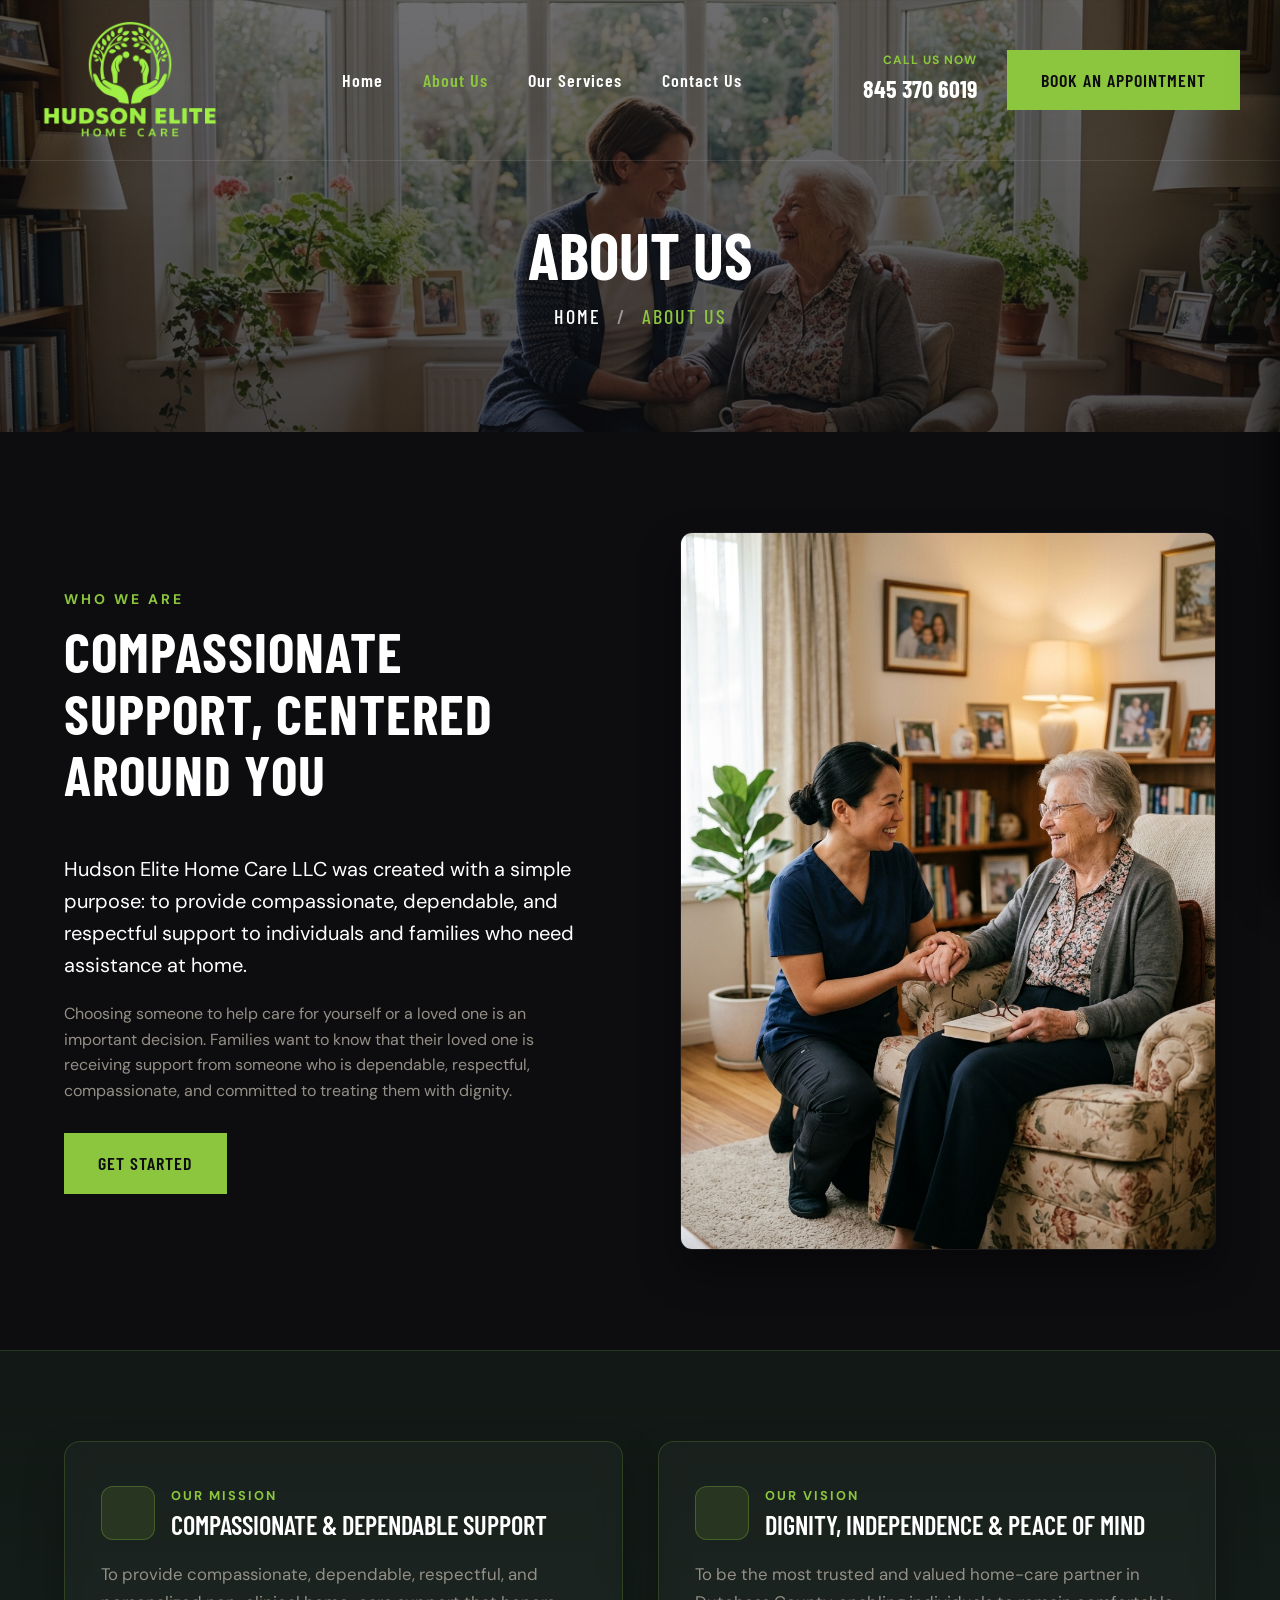
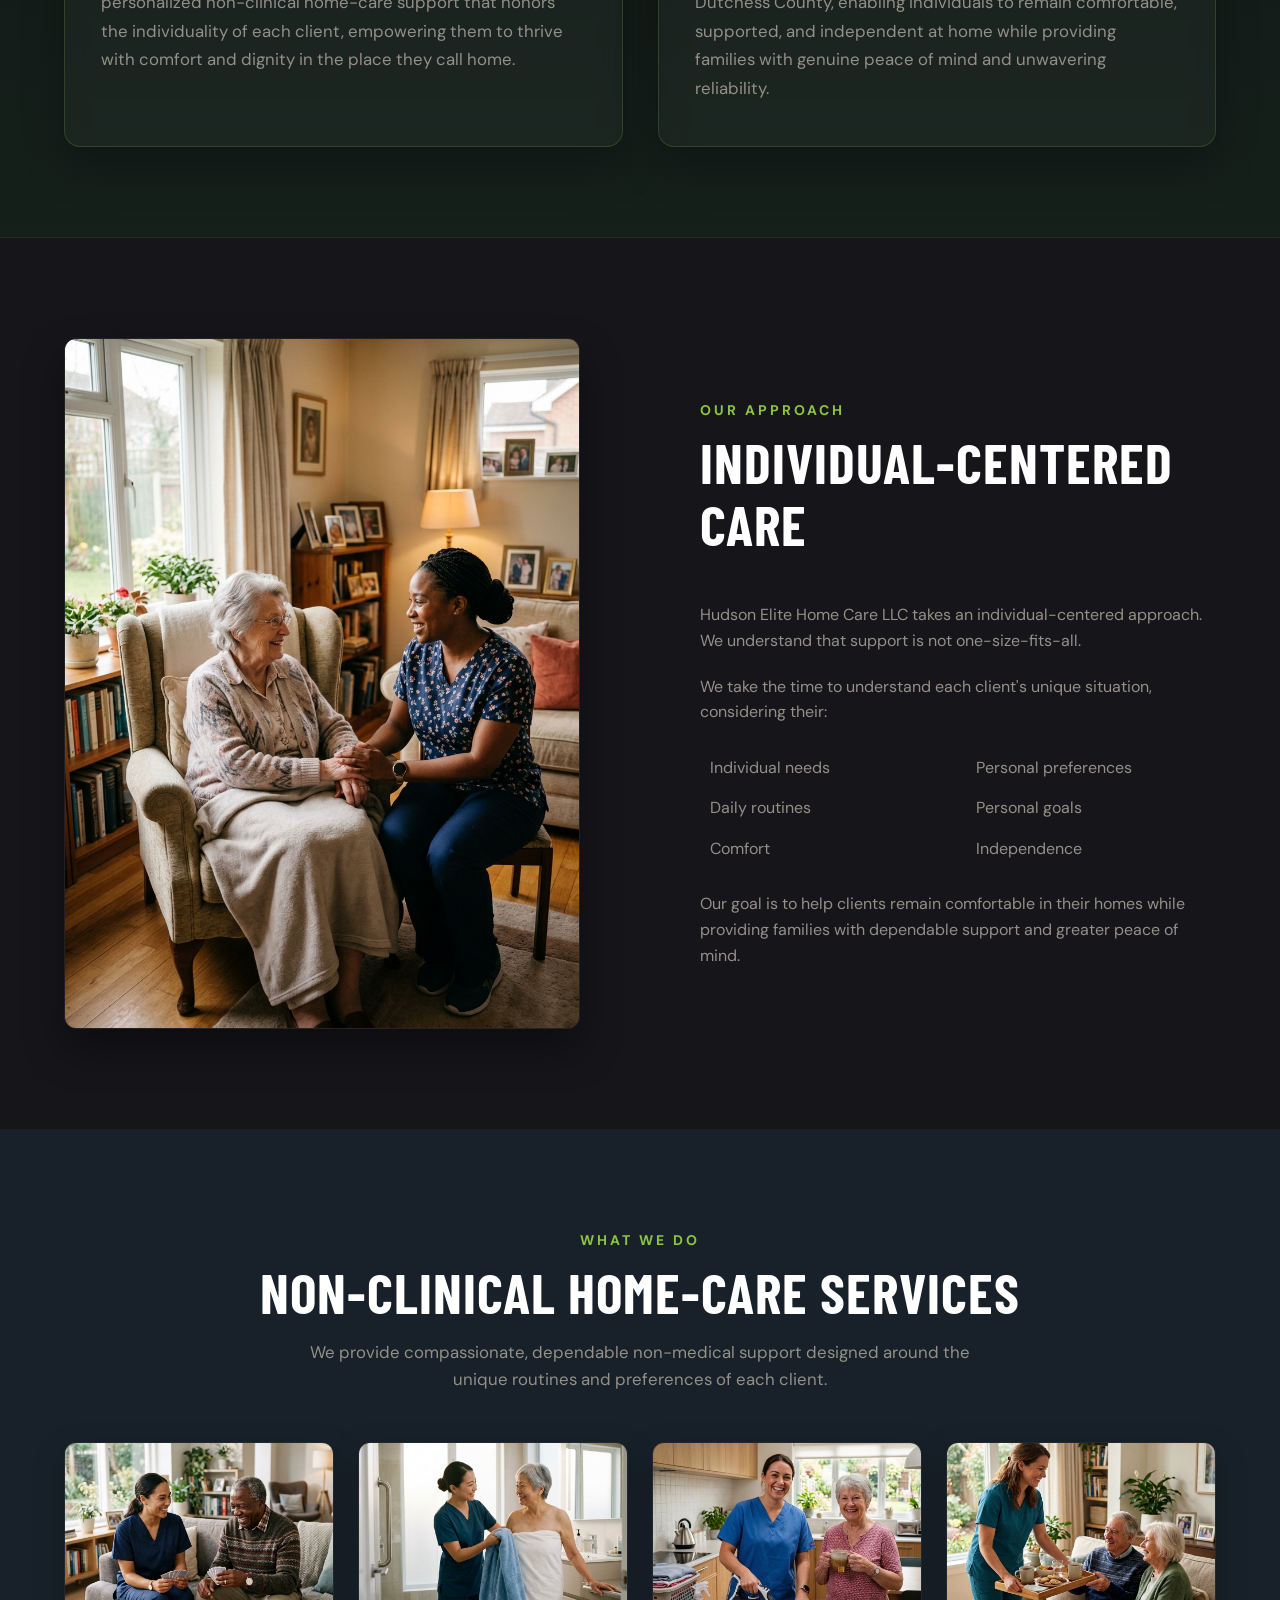
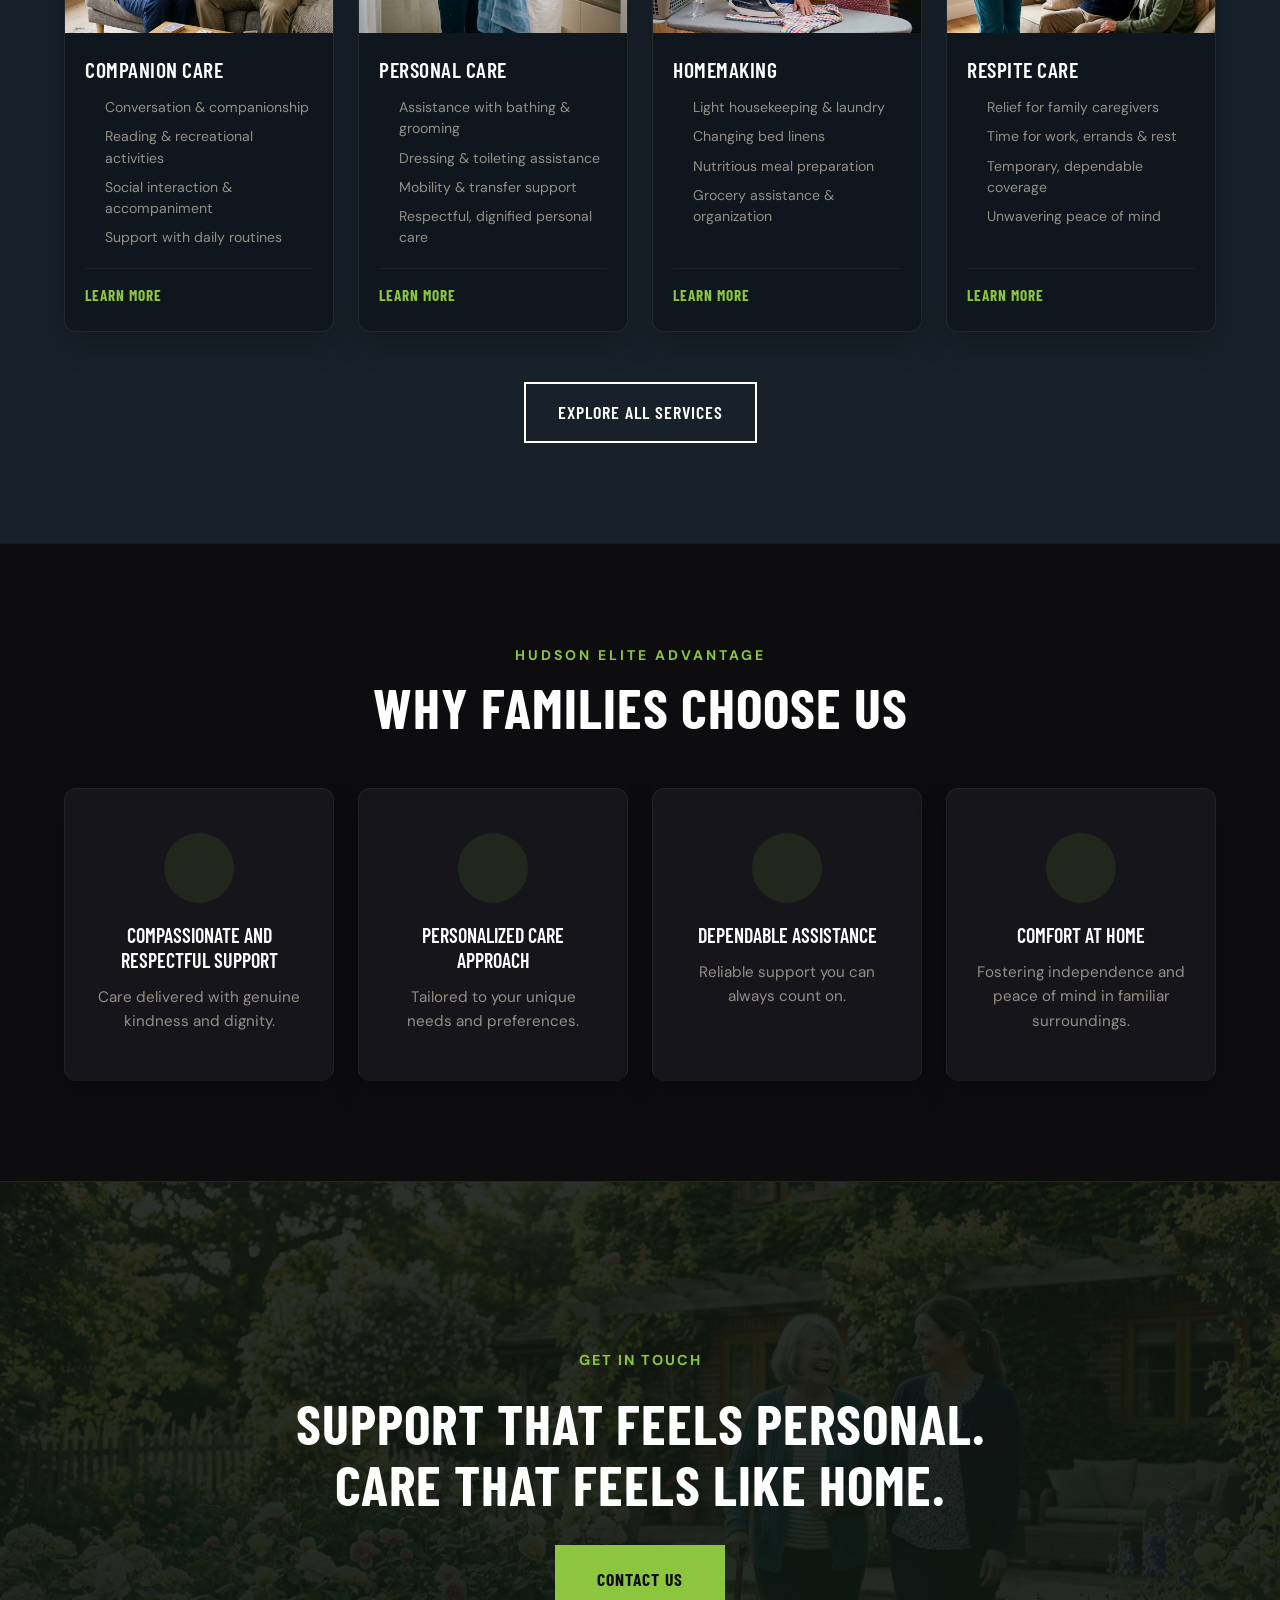
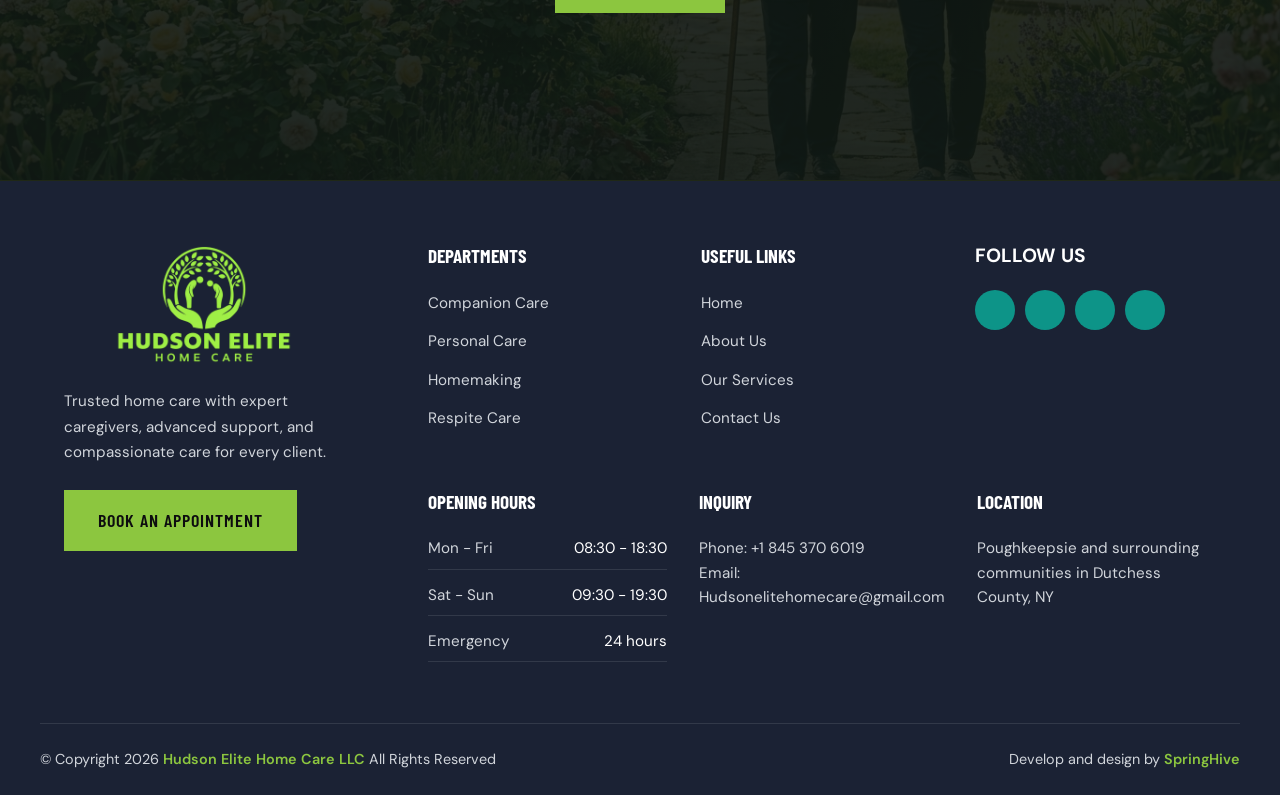
==== commit 81dbc2c6: "Update about.html" ====
--- a/about.html
+++ b/about.html
@@ -378,7 +378,7 @@
                     <div class="footer-widget">
                         <h4>Inquiry</h4>
                         <p>Phone: <a href="tel:+18453706019" style="color: inherit;">+1 845 370 6019</a></p>
-                        <p>Email: <a href="mailto:HudsonElitehomecare@gmail.com" style="color: inherit;">HudsonElitehomecare@gmail.com</a></p>
+                        <p>Email: <a href="mailto:Hudsonelitehomecare@gmail.com" style="color: inherit;">Hudsonelitehomecare@gmail.com</a></p>
                     </div>
                     <div class="footer-widget">
                         <h4>Location</h4>
@@ -402,4 +402,4 @@
     <script src="script.js"></script>
 </body>
 
-</html>+</html>
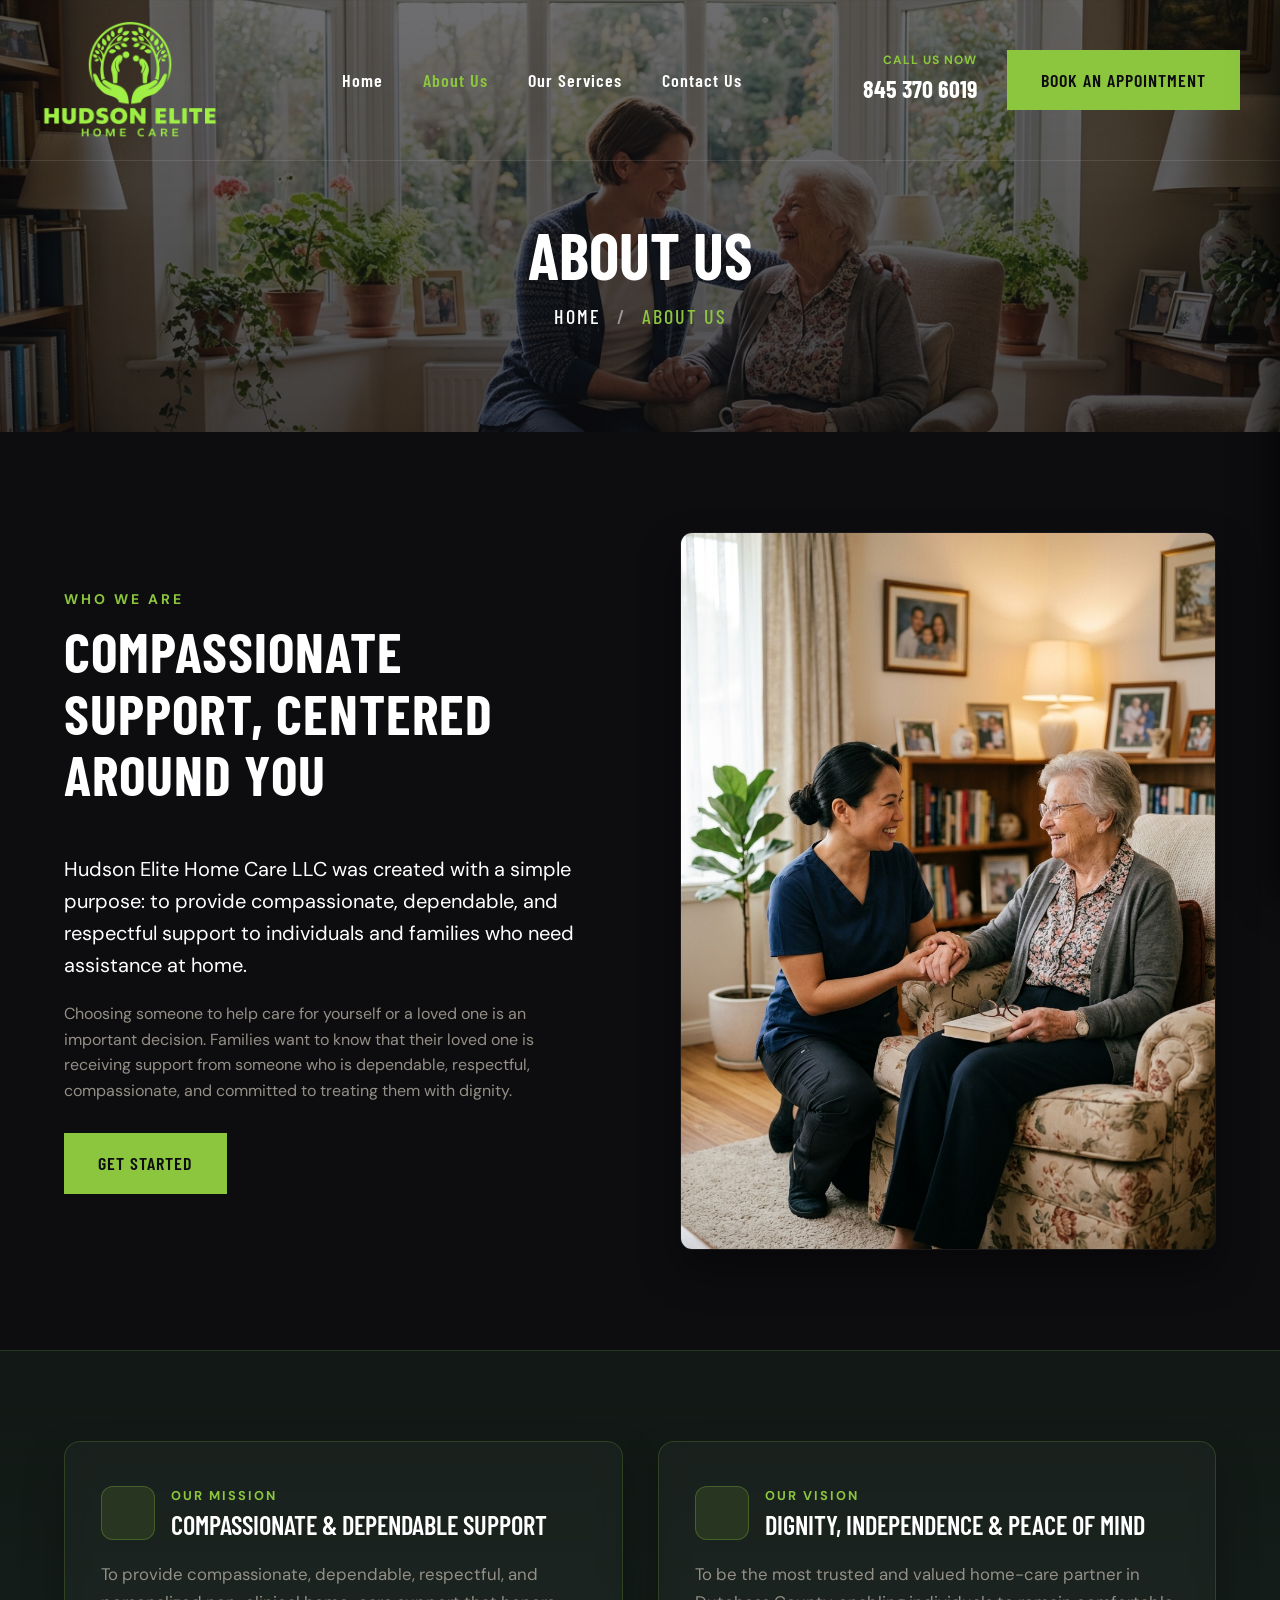
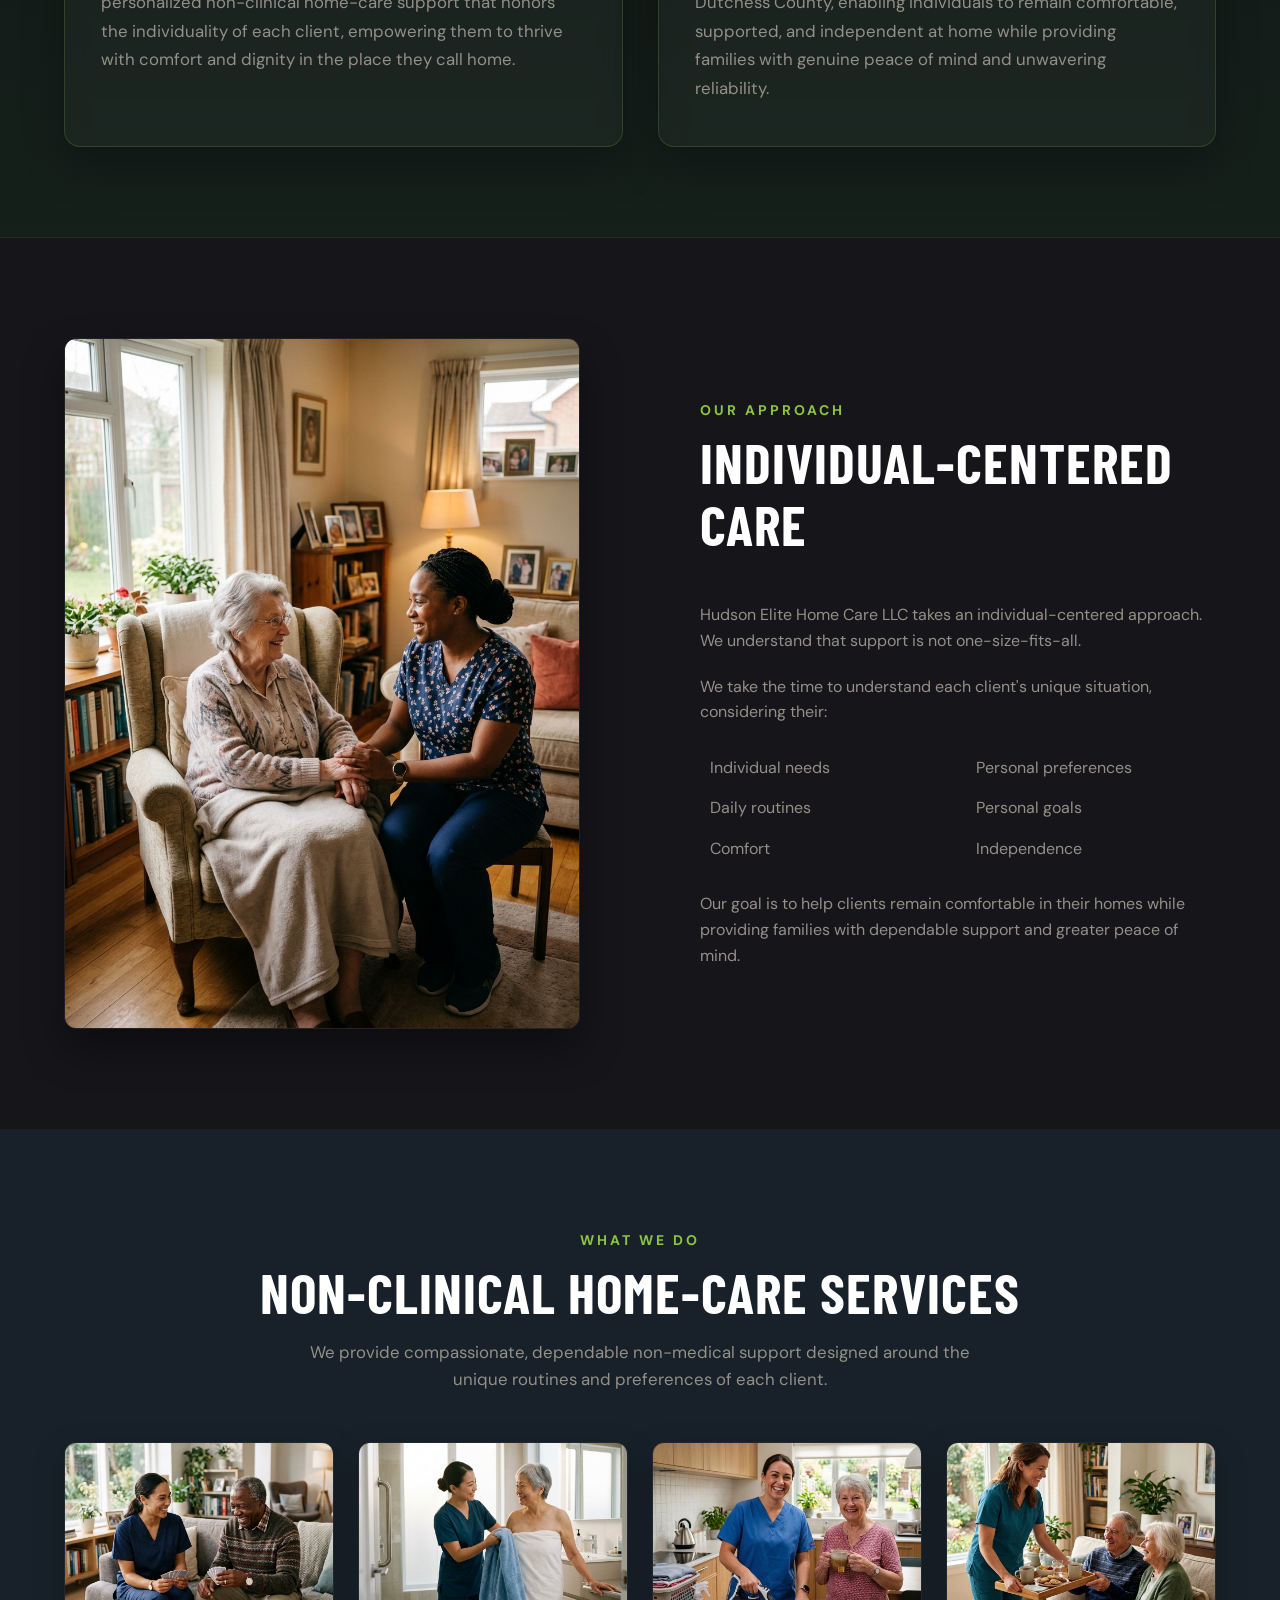
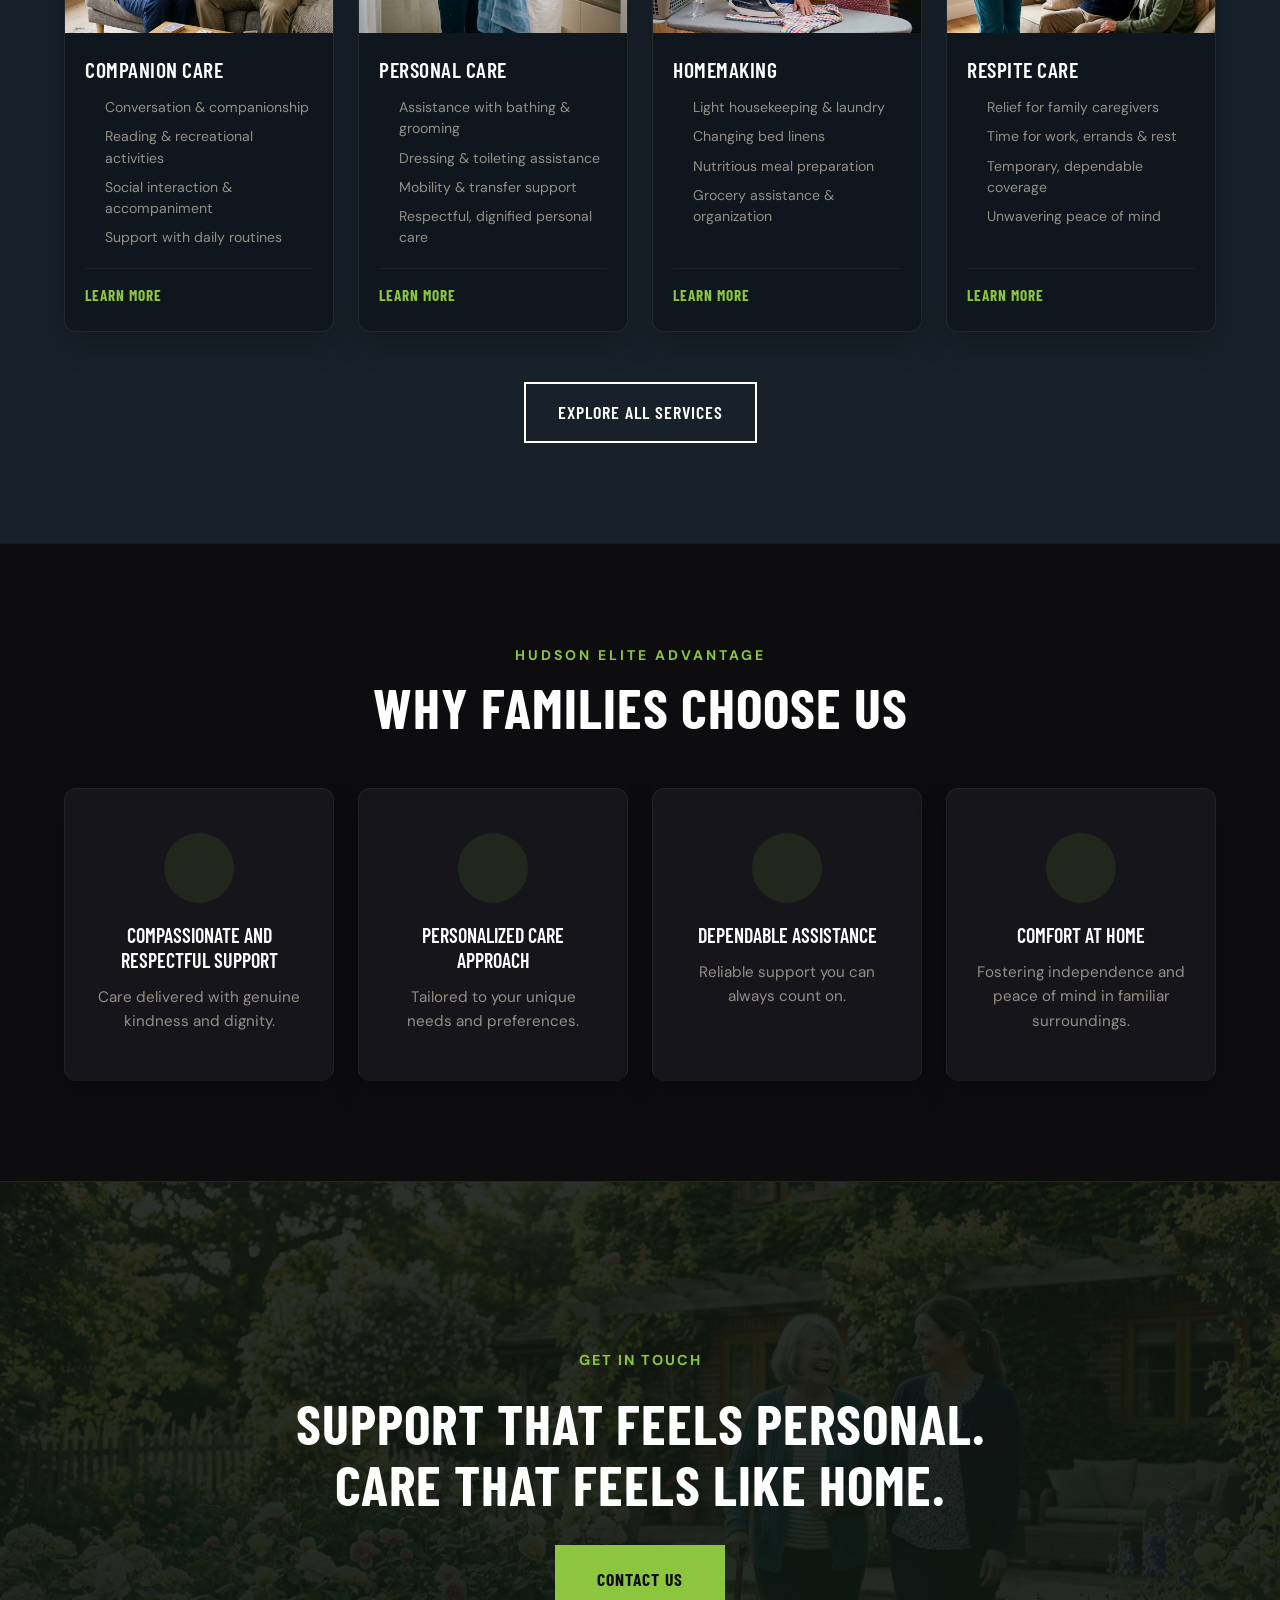
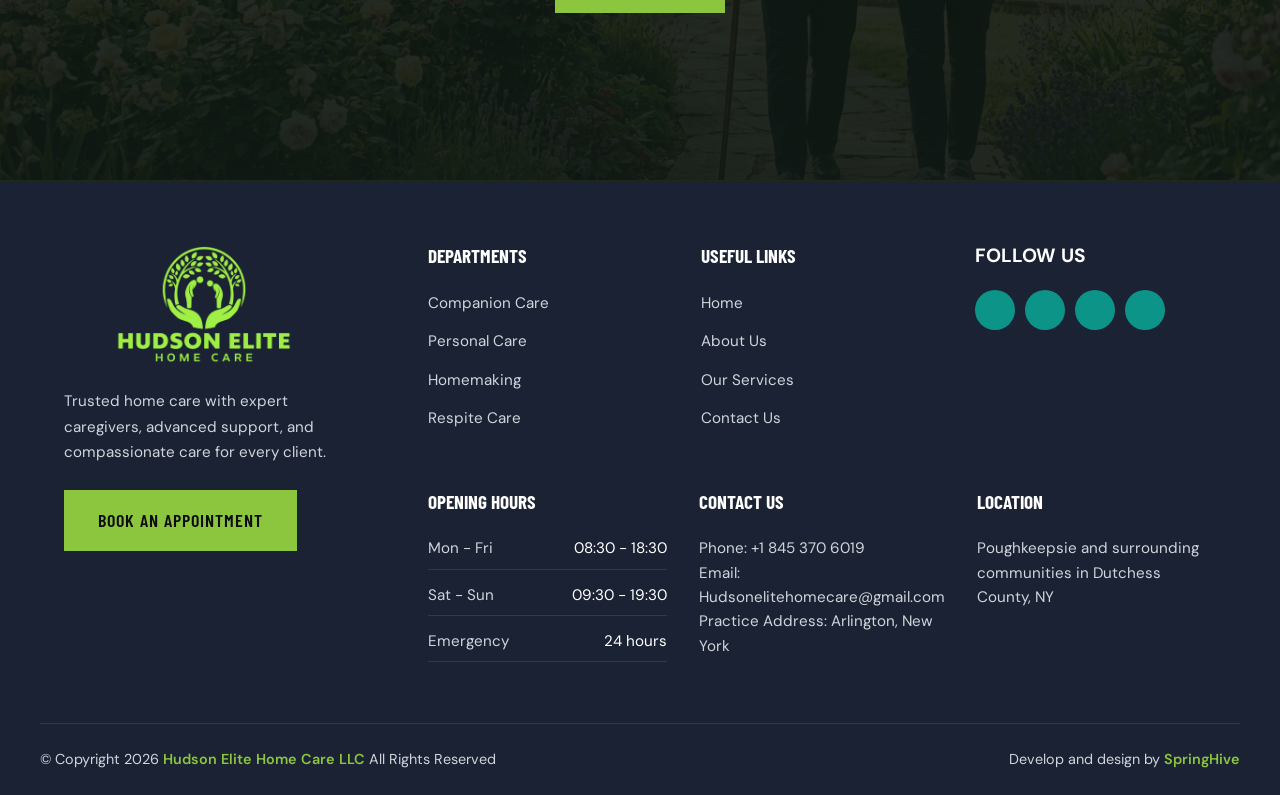
==== commit 5b1db18c: "Add Practice Address: Arlington, New York under Email in Contact Us columns" ====
--- a/about.html
+++ b/about.html
@@ -39,7 +39,7 @@
                     <span class="phone-label">CALL US NOW</span>
                     <a href="tel:+18453706019" class="phone-number">845 370 6019</a>
                 </div>
-                <a href="contact.html" class="btn btn-accent">Book An Appointment</a>
+                <a href="book-appointment.html" class="btn btn-accent">Book An Appointment</a>
                 <button class="mobile-nav-toggle" id="mobileMenuToggle" aria-label="Toggle Navigation">
                     <i class="fi fi-rr-menu-burger"></i>
                 </button>
@@ -65,7 +65,7 @@
         </nav>
         <div class="mobile-menu-footer">
             <a href="tel:+18453706019" class="btn btn-outline btn-full mb-10"><i class="fi fi-rr-phone-call"></i> Call 845 370 6019</a>
-            <a href="contact.html" class="btn btn-accent btn-full">Book An Appointment</a>
+            <a href="book-appointment.html" class="btn btn-accent btn-full">Book An Appointment</a>
         </div>
     </div>
 
@@ -89,7 +89,7 @@
                 </div>
                 <p class="lead-text" style="margin-bottom: 20px;">Hudson Elite Home Care LLC was created with a simple purpose: to provide compassionate, dependable, and respectful support to individuals and families who need assistance at home.</p>
                 <p style="margin-bottom: 20px;">Choosing someone to help care for yourself or a loved one is an important decision. Families want to know that their loved one is receiving support from someone who is dependable, respectful, compassionate, and committed to treating them with dignity.</p>
-                <a href="contact.html" class="btn btn-accent" style="margin-top: 10px;">Get Started</a>
+                <a href="book-appointment.html" class="btn btn-accent" style="margin-top: 10px;">Get Started</a>
             </div>
             <div class="about-images" style="min-height: auto; width: 100%;">
                 <div style="border-radius: 12px; overflow: hidden; border: 1px solid rgba(255,255,255,0.05); box-shadow: 0 20px 40px rgba(0,0,0,0.4); width: 100%;">
@@ -329,7 +329,7 @@
                 <p class="footer-desc">Trusted home care with expert caregivers, advanced support, and compassionate
                     care for every client.</p>
                 <div style="margin-top: 20px;">
-                    <a href="contact.html" class="btn btn-accent">Book An Appointment</a>
+                    <a href="book-appointment.html" class="btn btn-accent">Book An Appointment</a>
                 </div>
             </div>
 
@@ -376,9 +376,10 @@
                         </ul>
                     </div>
                     <div class="footer-widget">
-                        <h4>Inquiry</h4>
+                        <h4>Contact Us</h4>
                         <p>Phone: <a href="tel:+18453706019" style="color: inherit;">+1 845 370 6019</a></p>
                         <p>Email: <a href="mailto:Hudsonelitehomecare@gmail.com" style="color: inherit;">Hudsonelitehomecare@gmail.com</a></p>
+                        <p>Practice Address: Arlington, New York</p>
                     </div>
                     <div class="footer-widget">
                         <h4>Location</h4>
